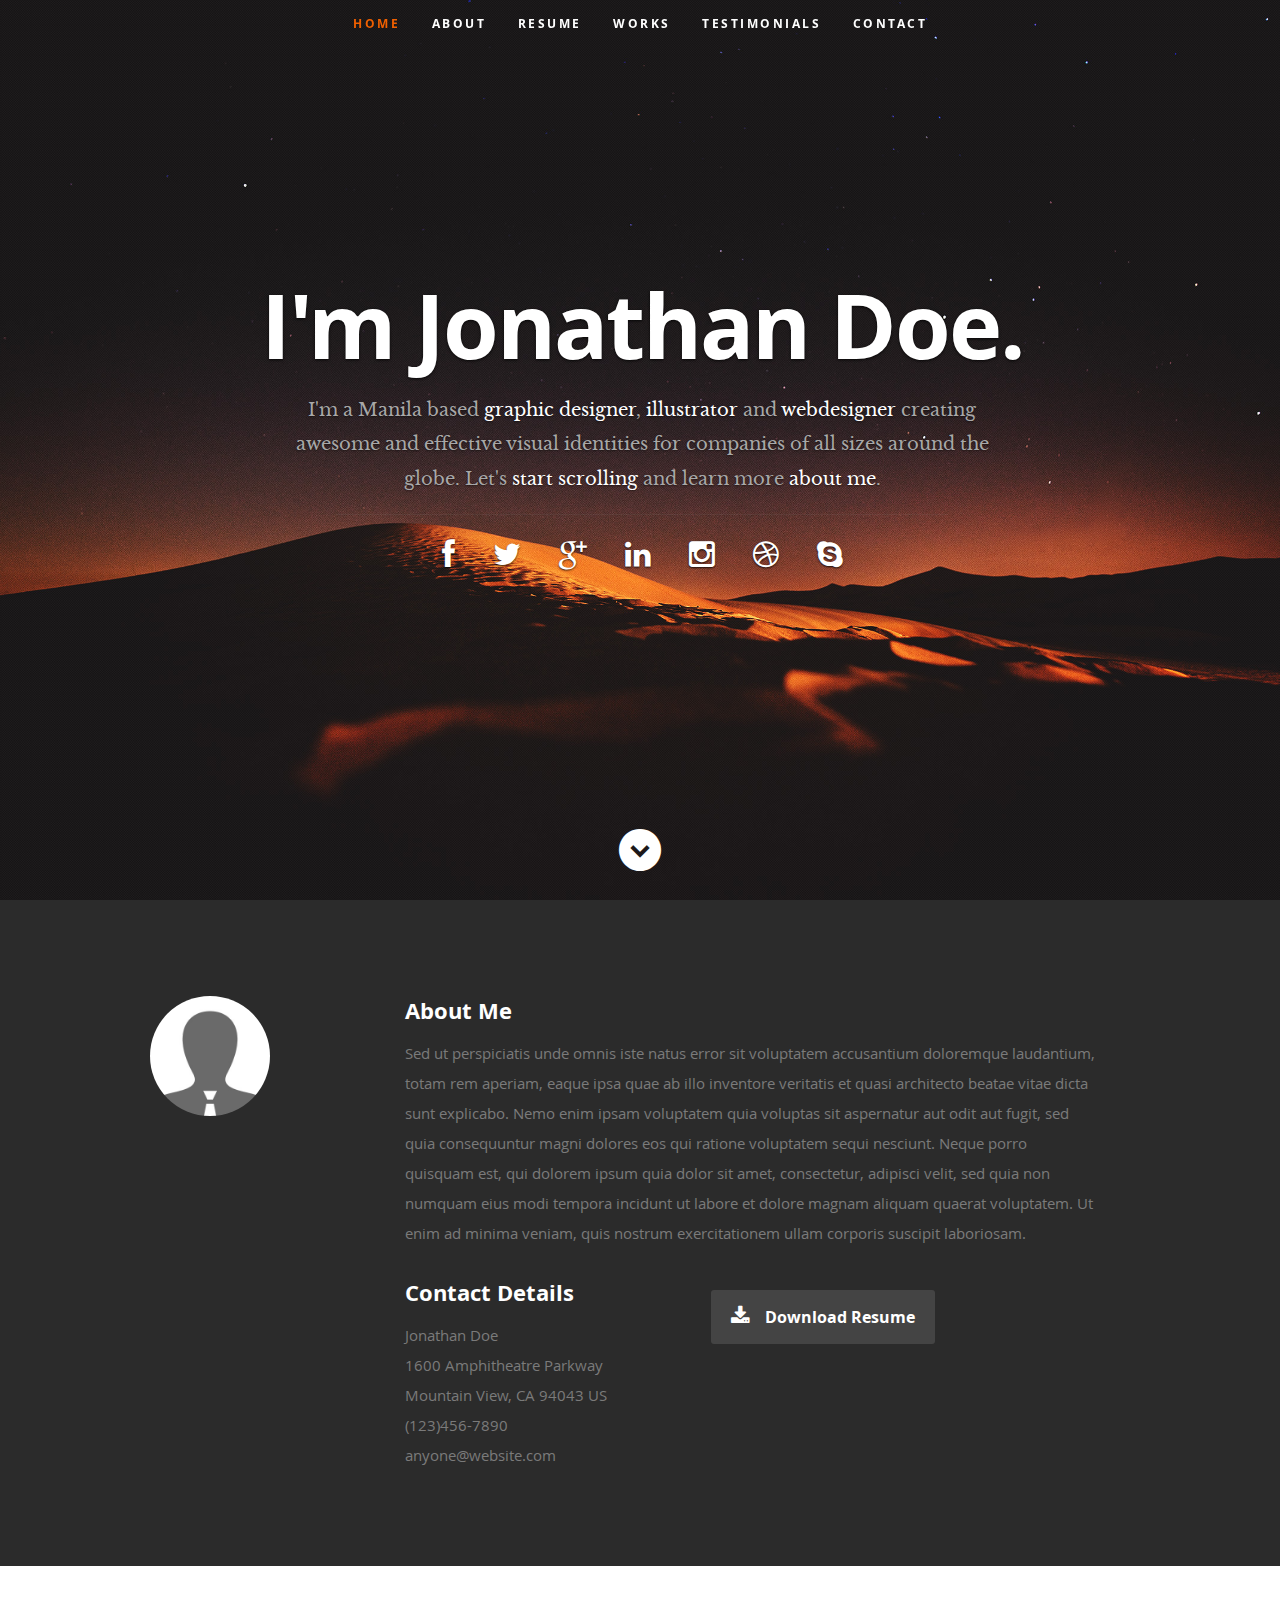
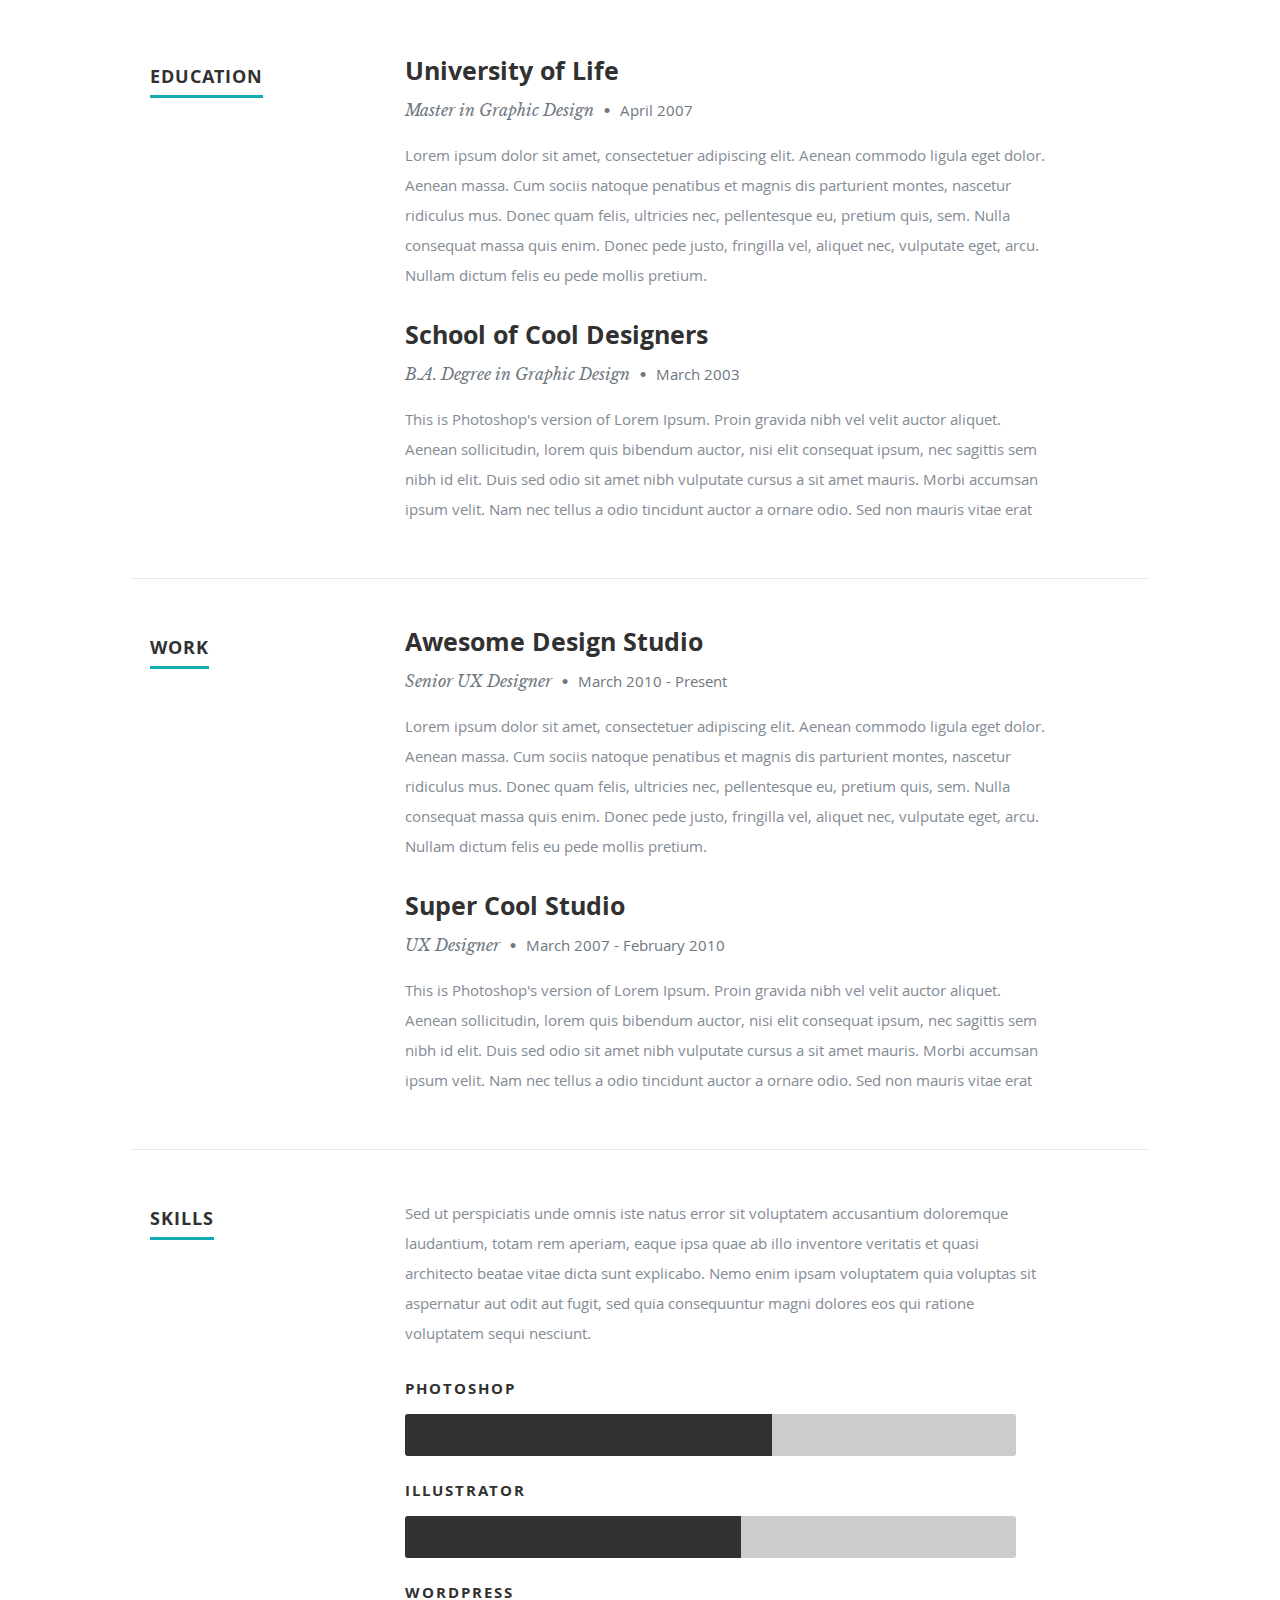
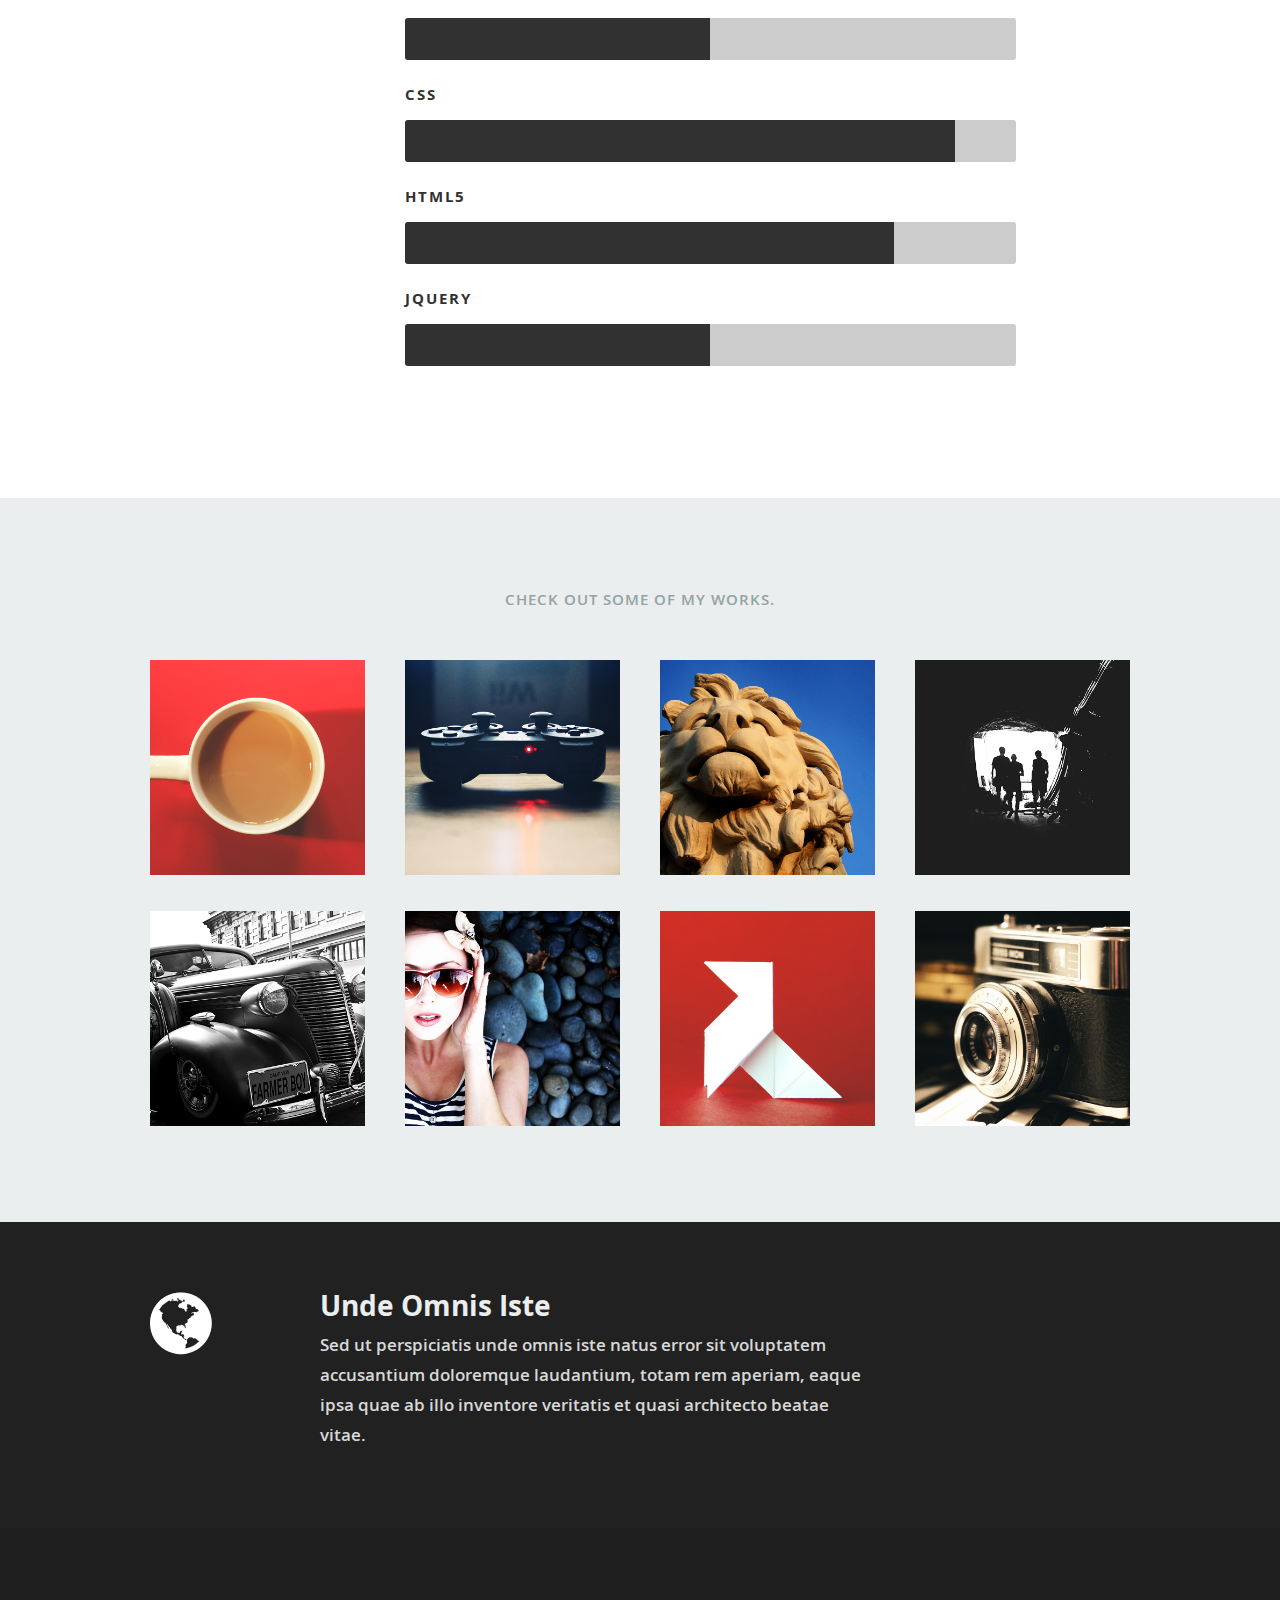
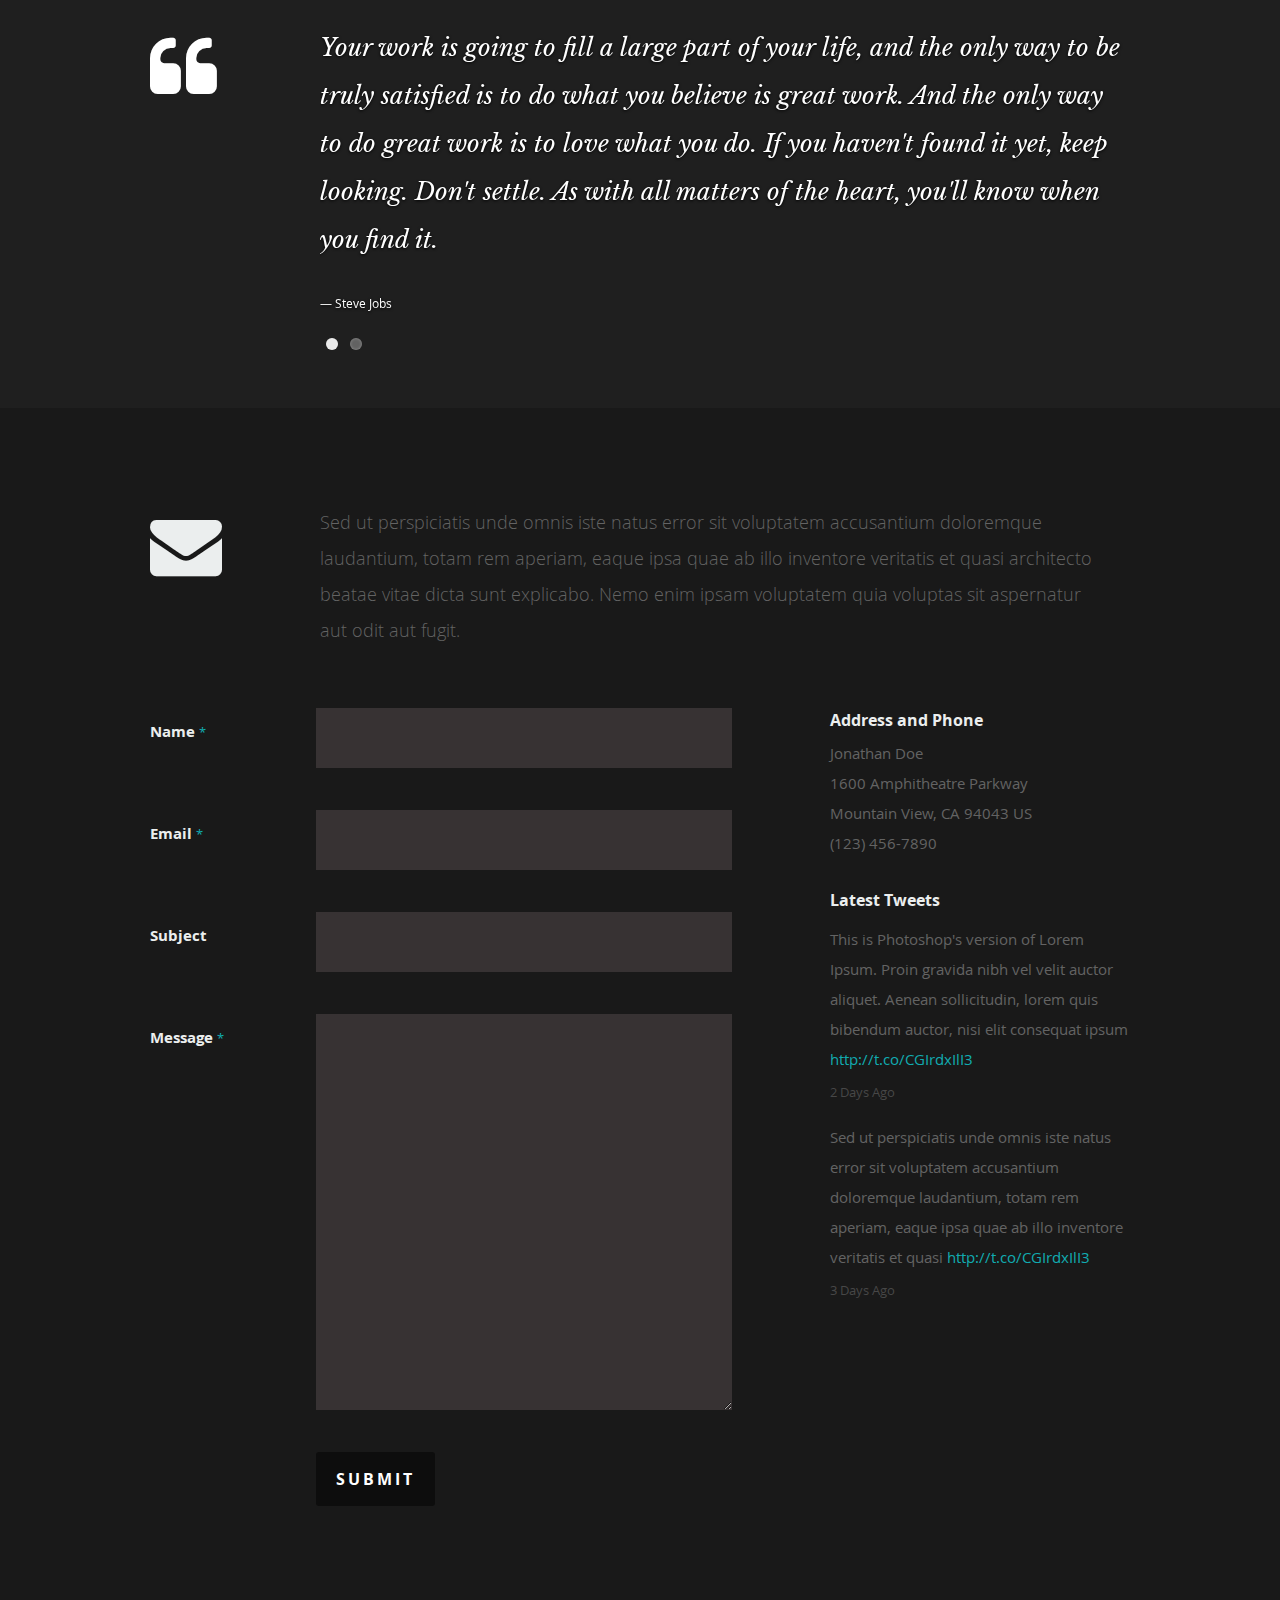
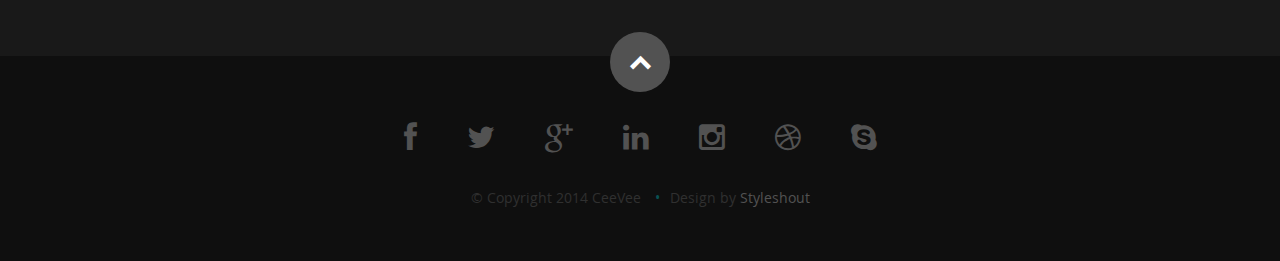
==== index.html @ 854b2ea5 "Initial Commit" ====
<!DOCTYPE html>
<!--[if lt IE 8 ]><html class="no-js ie ie7" lang="en"> <![endif]-->
<!--[if IE 8 ]><html class="no-js ie ie8" lang="en"> <![endif]-->
<!--[if (gte IE 8)|!(IE)]><!--><html class="no-js" lang="en"> <!--<![endif]-->
<head>

   <!--- Basic Page Needs
   ================================================== -->
   <meta charset="utf-8">
	<title>Ceevee - Free Responsive HTML5/CSS3 Template</title>
	<meta name="description" content="">
	<meta name="author" content="">

   <!-- Mobile Specific Metas
   ================================================== -->
	<meta name="viewport" content="width=device-width, initial-scale=1, maximum-scale=1">

	<!-- CSS
    ================================================== -->
   <link rel="stylesheet" href="css/default.css">
	<link rel="stylesheet" href="css/layout.css">
   <link rel="stylesheet" href="css/media-queries.css">
   <link rel="stylesheet" href="css/magnific-popup.css">

   <!-- Script
   ================================================== -->
	<script src="js/modernizr.js"></script>

   <!-- Favicons
	================================================== -->
	<link rel="shortcut icon" href="favicon.png" >

</head>

<body>

   <!-- Header
   ================================================== -->
   <header id="home">

      <nav id="nav-wrap">

         <a class="mobile-btn" href="#nav-wrap" title="Show navigation">Show navigation</a>
	      <a class="mobile-btn" href="#" title="Hide navigation">Hide navigation</a>

         <ul id="nav" class="nav">
            <li class="current"><a class="smoothscroll" href="#home">Home</a></li>
            <li><a class="smoothscroll" href="#about">About</a></li>
	         <li><a class="smoothscroll" href="#resume">Resume</a></li>
            <li><a class="smoothscroll" href="#portfolio">Works</a></li>
            <li><a class="smoothscroll" href="#testimonials">Testimonials</a></li>
            <li><a class="smoothscroll" href="#contact">Contact</a></li>
         </ul> <!-- end #nav -->

      </nav> <!-- end #nav-wrap -->

      <div class="row banner">
         <div class="banner-text">
            <h1 class="responsive-headline">I'm Jonathan Doe.</h1>
            <h3>I'm a Manila based <span>graphic designer</span>, <span>illustrator</span> and <span>webdesigner</span> creating awesome and
            effective visual identities for companies of all sizes around the globe. Let's <a class="smoothscroll" href="#about">start scrolling</a>
            and learn more <a class="smoothscroll" href="#about">about me</a>.</h3>
            <hr />
            <ul class="social">
               <li><a href="#"><i class="fa fa-facebook"></i></a></li>
               <li><a href="#"><i class="fa fa-twitter"></i></a></li>
               <li><a href="#"><i class="fa fa-google-plus"></i></a></li>
               <li><a href="#"><i class="fa fa-linkedin"></i></a></li>
               <li><a href="#"><i class="fa fa-instagram"></i></a></li>
               <li><a href="#"><i class="fa fa-dribbble"></i></a></li>
               <li><a href="#"><i class="fa fa-skype"></i></a></li>
            </ul>
         </div>
      </div>

      <p class="scrolldown">
         <a class="smoothscroll" href="#about"><i class="icon-down-circle"></i></a>
      </p>

   </header> <!-- Header End -->


   <!-- About Section
   ================================================== -->
   <section id="about">

      <div class="row">

         <div class="three columns">

            <img class="profile-pic"  src="images/profilepic.jpg" alt="" />

         </div>

         <div class="nine columns main-col">

            <h2>About Me</h2>

            <p>Sed ut perspiciatis unde omnis iste natus error sit voluptatem accusantium doloremque laudantium, totam rem aperiam,
            eaque ipsa quae ab illo inventore veritatis et quasi architecto beatae vitae dicta sunt explicabo. Nemo enim ipsam
            voluptatem quia voluptas sit aspernatur aut odit aut fugit, sed quia consequuntur magni dolores eos qui ratione
            voluptatem sequi nesciunt. Neque porro quisquam est, qui dolorem ipsum quia dolor sit amet, consectetur, adipisci velit,
            sed quia non numquam eius modi tempora incidunt ut labore et dolore magnam aliquam quaerat voluptatem.
            Ut enim ad minima veniam, quis nostrum exercitationem ullam corporis suscipit laboriosam.
            </p>

            <div class="row">

               <div class="columns contact-details">

                  <h2>Contact Details</h2>
                  <p class="address">
						   <span>Jonathan Doe</span><br>
						   <span>1600 Amphitheatre Parkway<br>
						         Mountain View, CA 94043 US
                     </span><br>
						   <span>(123)456-7890</span><br>
                     <span>anyone@website.com</span>
					   </p>

               </div>

               <div class="columns download">
                  <p>
                     <a href="#" class="button"><i class="fa fa-download"></i>Download Resume</a>
                  </p>
               </div>

            </div> <!-- end row -->

         </div> <!-- end .main-col -->

      </div>

   </section> <!-- About Section End-->


   <!-- Resume Section
   ================================================== -->
   <section id="resume">

      <!-- Education
      ----------------------------------------------- -->
      <div class="row education">

         <div class="three columns header-col">
            <h1><span>Education</span></h1>
         </div>

         <div class="nine columns main-col">

            <div class="row item">

               <div class="twelve columns">

                  <h3>University of Life</h3>
                  <p class="info">Master in Graphic Design <span>&bull;</span> <em class="date">April 2007</em></p>

                  <p>
                  Lorem ipsum dolor sit amet, consectetuer adipiscing elit. Aenean commodo ligula eget dolor. Aenean massa.
                  Cum sociis natoque penatibus et magnis dis parturient montes, nascetur ridiculus mus. Donec quam felis,
                  ultricies nec, pellentesque eu, pretium quis, sem. Nulla consequat massa quis enim.
                  Donec pede justo, fringilla vel, aliquet nec, vulputate eget, arcu. Nullam dictum felis eu pede mollis pretium.
                  </p>

               </div>

            </div> <!-- item end -->

            <div class="row item">

               <div class="twelve columns">

                  <h3>School of Cool Designers</h3>
                  <p class="info">B.A. Degree in Graphic Design <span>&bull;</span> <em class="date">March 2003</em></p>

                  <p>
                  This is Photoshop's version  of Lorem Ipsum. Proin gravida nibh vel velit auctor aliquet.
                  Aenean sollicitudin, lorem quis bibendum auctor, nisi elit consequat ipsum, nec sagittis sem
                  nibh id elit. Duis sed odio sit amet nibh vulputate cursus a sit amet mauris. Morbi accumsan
                  ipsum velit. Nam nec tellus a odio tincidunt auctor a ornare odio. Sed non  mauris vitae erat
                  </p>

               </div>

            </div> <!-- item end -->

         </div> <!-- main-col end -->

      </div> <!-- End Education -->


      <!-- Work
      ----------------------------------------------- -->
      <div class="row work">

         <div class="three columns header-col">
            <h1><span>Work</span></h1>
         </div>

         <div class="nine columns main-col">

            <div class="row item">

               <div class="twelve columns">

                  <h3>Awesome Design Studio</h3>
                  <p class="info">Senior UX Designer <span>&bull;</span> <em class="date">March 2010 - Present</em></p>

                  <p>
                  Lorem ipsum dolor sit amet, consectetuer adipiscing elit. Aenean commodo ligula eget dolor. Aenean massa.
                  Cum sociis natoque penatibus et magnis dis parturient montes, nascetur ridiculus mus. Donec quam felis,
                  ultricies nec, pellentesque eu, pretium quis, sem. Nulla consequat massa quis enim.
                  Donec pede justo, fringilla vel, aliquet nec, vulputate eget, arcu. Nullam dictum felis eu pede mollis pretium.
                  </p>

               </div>

            </div> <!-- item end -->

            <div class="row item">

               <div class="twelve columns">

                  <h3>Super Cool Studio</h3>
                  <p class="info">UX Designer <span>&bull;</span> <em class="date">March 2007 - February 2010</em></p>

                  <p>
                  This is Photoshop's version  of Lorem Ipsum. Proin gravida nibh vel velit auctor aliquet.
                  Aenean sollicitudin, lorem quis bibendum auctor, nisi elit consequat ipsum, nec sagittis sem
                  nibh id elit. Duis sed odio sit amet nibh vulputate cursus a sit amet mauris. Morbi accumsan
                  ipsum velit. Nam nec tellus a odio tincidunt auctor a ornare odio. Sed non  mauris vitae erat
                  </p>

               </div>

            </div> <!-- item end -->

         </div> <!-- main-col end -->

      </div> <!-- End Work -->


      <!-- Skills
      ----------------------------------------------- -->
      <div class="row skill">

         <div class="three columns header-col">
            <h1><span>Skills</span></h1>
         </div>

         <div class="nine columns main-col">

            <p>Sed ut perspiciatis unde omnis iste natus error sit voluptatem accusantium doloremque laudantium, totam rem aperiam,
            eaque ipsa quae ab illo inventore veritatis et quasi architecto beatae vitae dicta sunt explicabo. Nemo enim ipsam
            voluptatem quia voluptas sit aspernatur aut odit aut fugit, sed quia consequuntur magni dolores eos qui ratione
            voluptatem sequi nesciunt.
            </p>

				<div class="bars">

				   <ul class="skills">
					   <li><span class="bar-expand photoshop"></span><em>Photoshop</em></li>
                  <li><span class="bar-expand illustrator"></span><em>Illustrator</em></li>
						<li><span class="bar-expand wordpress"></span><em>Wordpress</em></li>
						<li><span class="bar-expand css"></span><em>CSS</em></li>
						<li><span class="bar-expand html5"></span><em>HTML5</em></li>
                  <li><span class="bar-expand jquery"></span><em>jQuery</em></li>
					</ul>

				</div><!-- end skill-bars -->

			</div> <!-- main-col end -->

      </div> <!-- End skills -->

   </section> <!-- Resume Section End-->


   <!-- Portfolio Section
   ================================================== -->
   <section id="portfolio">

      <div class="row">

         <div class="twelve columns collapsed">

            <h1>Check Out Some of My Works.</h1>

            <!-- portfolio-wrapper -->
            <div id="portfolio-wrapper" class="bgrid-quarters s-bgrid-thirds cf">

          	   <div class="columns portfolio-item">
                  <div class="item-wrap">

                     <a href="#modal-01" title="">
                        <img alt="" src="images/portfolio/coffee.jpg">
                        <div class="overlay">
                           <div class="portfolio-item-meta">
          					      <h5>Coffee</h5>
                              <p>Illustrration</p>
          					   </div>
                        </div>
                        <div class="link-icon"><i class="icon-plus"></i></div>
                     </a>

                  </div>
          		</div> <!-- item end -->

               <div class="columns portfolio-item">
                  <div class="item-wrap">

                     <a href="#modal-02" title="">
                        <img alt="" src="images/portfolio/console.jpg">
                        <div class="overlay">
                           <div class="portfolio-item-meta">
          					      <h5>Console</h5>
                              <p>Web Development</p>
          					   </div>
                        </div>
                        <div class="link-icon"><i class="icon-plus"></i></div>
                     </a>

                  </div>
          		</div> <!-- item end -->

               <div class="columns portfolio-item">
                  <div class="item-wrap">

                     <a href="#modal-03" title="">
                        <img alt="" src="images/portfolio/judah.jpg">
                        <div class="overlay">
                           <div class="portfolio-item-meta">
          					      <h5>Judah</h5>
                              <p>Webdesign</p>
          					   </div>
                        </div>
                        <div class="link-icon"><i class="icon-plus"></i></div>
                     </a>

                  </div>
          		</div> <!-- item end -->

               <div class="columns portfolio-item">
                  <div class="item-wrap">

                     <a href="#modal-04" title="">
                        <img alt="" src="images/portfolio/into-the-light.jpg">
                        <div class="overlay">
                           <div class="portfolio-item-meta">
          					      <h5>Into The Light</h5>
                              <p>Photography</p>
          					   </div>
                        </div>
                        <div class="link-icon"><i class="icon-plus"></i></div>
                     </a>

                  </div>
          		</div> <!-- item end -->

               <div class="columns portfolio-item">
                  <div class="item-wrap">

                     <a href="#modal-05" title="">
                        <img alt="" src="images/portfolio/farmerboy.jpg">
                        <div class="overlay">
                           <div class="portfolio-item-meta">
          					      <h5>Farmer Boy</h5>
                              <p>Branding</p>
          					   </div>
                        </div>
                        <div class="link-icon"><i class="icon-plus"></i></div>
                     </a>

                  </div>
          		</div> <!-- item end -->

               <div class="columns portfolio-item">
                  <div class="item-wrap">

                     <a href="#modal-06" title="">
                        <img alt="" src="images/portfolio/girl.jpg">
                        <div class="overlay">
                           <div class="portfolio-item-meta">
          					      <h5>Girl</h5>
                              <p>Photography</p>
          					   </div>
                        </div>
                        <div class="link-icon"><i class="icon-plus"></i></div>
                     </a>

                  </div>
          		</div> <!-- item end -->

               <div class="columns portfolio-item">
                  <div class="item-wrap">

                     <a href="#modal-07" title="">
                        <img alt="" src="images/portfolio/origami.jpg">
                        <div class="overlay">
                           <div class="portfolio-item-meta">
          					      <h5>Origami</h5>
                              <p>Illustrration</p>
          					   </div>
                        </div>
                        <div class="link-icon"><i class="icon-plus"></i></div>
                     </a>

                  </div>
          		</div> <!-- item end -->

               <div class="columns portfolio-item">
                  <div class="item-wrap">

                     <a href="#modal-08" title="">
                        <img alt="" src="images/portfolio/retrocam.jpg">
                        <div class="overlay">
                           <div class="portfolio-item-meta">
          					      <h5>Retrocam</h5>
                              <p>Web Development</p>
          					   </div>
                        </div>
                        <div class="link-icon"><i class="icon-plus"></i></div>
                     </a>

                  </div>
          		</div>  <!-- item end -->

            </div> <!-- portfolio-wrapper end -->

         </div> <!-- twelve columns end -->


         <!-- Modal Popup
	      --------------------------------------------------------------- -->

         <div id="modal-01" class="popup-modal mfp-hide">

		      <img class="scale-with-grid" src="images/portfolio/modals/m-coffee.jpg" alt="" />

		      <div class="description-box">
			      <h4>Coffee Cup</h4>
			      <p>Proin gravida nibh vel velit auctor aliquet. Aenean sollicitudin, lorem quis bibendum auctor, nisi elit consequat ipsum, nec sagittis sem nibh id elit.</p>
               <span class="categories"><i class="fa fa-tag"></i>Branding, Webdesign</span>
		      </div>

            <div class="link-box">
               <a href="http://www.behance.net" target="_blank">Details</a>
		         <a class="popup-modal-dismiss">Close</a>
            </div>

	      </div><!-- modal-01 End -->

         <div id="modal-02" class="popup-modal mfp-hide">

		      <img class="scale-with-grid" src="images/portfolio/modals/m-console.jpg" alt="" />

		      <div class="description-box">
			      <h4>Console</h4>
			      <p>Proin gravida nibh vel velit auctor aliquet. Aenean sollicitudin, lorem quis bibendum auctor, nisi elit consequat ipsum, nec sagittis sem nibh id elit.</p>
               <span class="categories"><i class="fa fa-tag"></i>Branding, Web Development</span>
		      </div>

            <div class="link-box">
               <a href="http://www.behance.net" target="_blank">Details</a>
		         <a class="popup-modal-dismiss">Close</a>
            </div>

	      </div><!-- modal-02 End -->

         <div id="modal-03" class="popup-modal mfp-hide">

		      <img class="scale-with-grid" src="images/portfolio/modals/m-judah.jpg" alt="" />

		      <div class="description-box">
			      <h4>Judah</h4>
			      <p>Proin gravida nibh vel velit auctor aliquet. Aenean sollicitudin, lorem quis bibendum auctor, nisi elit consequat ipsum, nec sagittis sem nibh id elit.</p>
               <span class="categories"><i class="fa fa-tag"></i>Branding</span>
		      </div>

            <div class="link-box">
               <a href="http://www.behance.net" target="_blank">Details</a>
		         <a class="popup-modal-dismiss">Close</a>
            </div>

	      </div><!-- modal-03 End -->

         <div id="modal-04" class="popup-modal mfp-hide">

		      <img class="scale-with-grid" src="images/portfolio/modals/m-intothelight.jpg" alt="" />

		      <div class="description-box">
			      <h4>Into the Light</h4>
			      <p>Proin gravida nibh vel velit auctor aliquet. Aenean sollicitudin, lorem quis bibendum auctor, nisi elit consequat ipsum, nec sagittis sem nibh id elit.</p>
               <span class="categories"><i class="fa fa-tag"></i>Photography</span>
		      </div>

            <div class="link-box">
               <a href="http://www.behance.net" target="_blank">Details</a>
		         <a class="popup-modal-dismiss">Close</a>
            </div>

	      </div><!-- modal-04 End -->

         <div id="modal-05" class="popup-modal mfp-hide">

		      <img class="scale-with-grid" src="images/portfolio/modals/m-farmerboy.jpg" alt="" />

		      <div class="description-box">
			      <h4>Farmer Boy</h4>
			      <p>Proin gravida nibh vel velit auctor aliquet. Aenean sollicitudin, lorem quis bibendum auctor, nisi elit consequat ipsum, nec sagittis sem nibh id elit.</p>
               <span class="categories"><i class="fa fa-tag"></i>Branding, Webdesign</span>
		      </div>

            <div class="link-box">
               <a href="http://www.behance.net" target="_blank">Details</a>
		         <a class="popup-modal-dismiss">Close</a>
            </div>

	      </div><!-- modal-05 End -->

         <div id="modal-06" class="popup-modal mfp-hide">

		      <img class="scale-with-grid" src="images/portfolio/modals/m-girl.jpg" alt="" />

		      <div class="description-box">
			      <h4>Girl</h4>
			      <p>Proin gravida nibh vel velit auctor aliquet. Aenean sollicitudin, lorem quis bibendum auctor, nisi elit consequat ipsum, nec sagittis sem nibh id elit.</p>
               <span class="categories"><i class="fa fa-tag"></i>Photography</span>
		      </div>

            <div class="link-box">
               <a href="http://www.behance.net" target="_blank">Details</a>
		         <a class="popup-modal-dismiss">Close</a>
            </div>

	      </div><!-- modal-06 End -->

         <div id="modal-07" class="popup-modal mfp-hide">

		      <img class="scale-with-grid" src="images/portfolio/modals/m-origami.jpg" alt="" />

		      <div class="description-box">
			      <h4>Origami</h4>
			      <p>Proin gravida nibh vel velit auctor aliquet. Aenean sollicitudin, lorem quis bibendum auctor, nisi elit consequat ipsum, nec sagittis sem nibh id elit.</p>
               <span class="categories"><i class="fa fa-tag"></i>Branding, Illustration</span>
		      </div>

            <div class="link-box">
               <a href="http://www.behance.net" target="_blank">Details</a>
		         <a class="popup-modal-dismiss">Close</a>
            </div>

	      </div><!-- modal-07 End -->

         <div id="modal-08" class="popup-modal mfp-hide">

		      <img class="scale-with-grid" src="images/portfolio/modals/m-retrocam.jpg" alt="" />

		      <div class="description-box">
			      <h4>Retrocam</h4>
			      <p>Proin gravida nibh vel velit auctor aliquet. Aenean sollicitudin, lorem quis bibendum auctor, nisi elit consequat ipsum, nec sagittis sem nibh id elit.</p>
               <span class="categories"><i class="fa fa-tag"></i>Webdesign, Photography</span>
		      </div>

            <div class="link-box">
               <a href="http://www.behance.net" target="_blank">Details</a>
		         <a class="popup-modal-dismiss">Close</a>
            </div>

	      </div><!-- modal-01 End -->


      </div> <!-- row End -->

   </section> <!-- Portfolio Section End-->


   <!-- Call-To-Action Section
   ================================================== -->
   <section id="call-to-action">

      <div class="row">

         <div class="two columns header-col">

            <h1><span>Get Hosting.</span></h1>

         </div>

         <div class="seven columns">

            <h2><span class="lead">Unde Omnis Iste</span></h2>
            <p><span class="lead">Sed ut perspiciatis unde omnis iste natus error sit voluptatem accusantium doloremque laudantium, totam rem aperiam,
            eaque ipsa quae ab illo inventore veritatis et quasi architecto beatae vitae. </span></p>

         </div>

         <div class="three columns action">



         </div>

      </div>

   </section> <!-- Call-To-Action Section End-->


   <!-- Testimonials Section
   ================================================== -->
   <section id="testimonials">

      <div class="text-container">

         <div class="row">

            <div class="two columns header-col">

               <h1><span>Client Testimonials</span></h1>

            </div>

            <div class="ten columns flex-container">

               <div class="flexslider">

                  <ul class="slides">

                     <li>
                        <blockquote>
                           <p>Your work is going to fill a large part of your life, and the only way to be truly satisfied is
                           to do what you believe is great work. And the only way to do great work is to love what you do.
                           If you haven't found it yet, keep looking. Don't settle. As with all matters of the heart, you'll know when you find it.
                           </p>
                           <cite>Steve Jobs</cite>
                        </blockquote>
                     </li> <!-- slide ends -->

                     <li>
                        <blockquote>
                           <p>This is Photoshop's version  of Lorem Ipsum. Proin gravida nibh vel velit auctor aliquet.
                           Aenean sollicitudin, lorem quis bibendum auctor, nisi elit consequat ipsum, nec sagittis sem
                           nibh id elit. Duis sed odio sit amet nibh vulputate cursus a sit amet mauris.
                           </p>
                           <cite>Mr. Adobe</cite>
                        </blockquote>
                     </li> <!-- slide ends -->

                  </ul>

               </div> <!-- div.flexslider ends -->

            </div> <!-- div.flex-container ends -->

         </div> <!-- row ends -->

       </div>  <!-- text-container ends -->

   </section> <!-- Testimonials Section End-->


   <!-- Contact Section
   ================================================== -->
   <section id="contact">

         <div class="row section-head">

            <div class="two columns header-col">

               <h1><span>Get In Touch.</span></h1>

            </div>

            <div class="ten columns">

                  <p class="lead">Sed ut perspiciatis unde omnis iste natus error sit voluptatem accusantium doloremque laudantium, totam rem aperiam,
                  eaque ipsa quae ab illo inventore veritatis et quasi architecto beatae vitae dicta sunt explicabo. Nemo enim ipsam
                  voluptatem quia voluptas sit aspernatur aut odit aut fugit.
                  </p>

            </div>

         </div>

         <div class="row">

            <div class="eight columns">

               <!-- form -->
               <form action="" method="post" id="contactForm" name="contactForm">
					<fieldset>

                  <div>
						   <label for="contactName">Name <span class="required">*</span></label>
						   <input type="text" value="" size="35" id="contactName" name="contactName">
                  </div>

                  <div>
						   <label for="contactEmail">Email <span class="required">*</span></label>
						   <input type="text" value="" size="35" id="contactEmail" name="contactEmail">
                  </div>

                  <div>
						   <label for="contactSubject">Subject</label>
						   <input type="text" value="" size="35" id="contactSubject" name="contactSubject">
                  </div>

                  <div>
                     <label for="contactMessage">Message <span class="required">*</span></label>
                     <textarea cols="50" rows="15" id="contactMessage" name="contactMessage"></textarea>
                  </div>

                  <div>
                     <button class="submit">Submit</button>
                     <span id="image-loader">
                        <img alt="" src="images/loader.gif">
                     </span>
                  </div>

					</fieldset>
				   </form> <!-- Form End -->

               <!-- contact-warning -->
               <div id="message-warning"> Error boy</div>
               <!-- contact-success -->
				   <div id="message-success">
                  <i class="fa fa-check"></i>Your message was sent, thank you!<br>
				   </div>

            </div>


            <aside class="four columns footer-widgets">

               <div class="widget widget_contact">

					   <h4>Address and Phone</h4>
					   <p class="address">
						   Jonathan Doe<br>
						   1600 Amphitheatre Parkway <br>
						   Mountain View, CA 94043 US<br>
						   <span>(123) 456-7890</span>
					   </p>

				   </div>

               <div class="widget widget_tweets">

                  <h4 class="widget-title">Latest Tweets</h4>

                  <ul id="twitter">
                     <li>
                        <span>
                        This is Photoshop's version  of Lorem Ipsum. Proin gravida nibh vel velit auctor aliquet.
                        Aenean sollicitudin, lorem quis bibendum auctor, nisi elit consequat ipsum
                        <a href="#">http://t.co/CGIrdxIlI3</a>
                        </span>
                        <b><a href="#">2 Days Ago</a></b>
                     </li>
                     <li>
                        <span>
                        Sed ut perspiciatis unde omnis iste natus error sit voluptatem accusantium doloremque laudantium, totam rem aperiam,
                        eaque ipsa quae ab illo inventore veritatis et quasi
                        <a href="#">http://t.co/CGIrdxIlI3</a>
                        </span>
                        <b><a href="#">3 Days Ago</a></b>
                     </li>
                  </ul>

		         </div>

            </aside>

      </div>

   </section> <!-- Contact Section End-->


   <!-- footer
   ================================================== -->
   <footer>

      <div class="row">

         <div class="twelve columns">

            <ul class="social-links">
               <li><a href="#"><i class="fa fa-facebook"></i></a></li>
               <li><a href="#"><i class="fa fa-twitter"></i></a></li>
               <li><a href="#"><i class="fa fa-google-plus"></i></a></li>
               <li><a href="#"><i class="fa fa-linkedin"></i></a></li>
               <li><a href="#"><i class="fa fa-instagram"></i></a></li>
               <li><a href="#"><i class="fa fa-dribbble"></i></a></li>
               <li><a href="#"><i class="fa fa-skype"></i></a></li>
            </ul>

            <ul class="copyright">
               <li>&copy; Copyright 2014 CeeVee</li>
               <li>Design by <a href="http://www.styleshout.com/" title="Styleshout" target="_blank">Styleshout</a></li>   
            </ul>

         </div>

         <div id="go-top"><a class="smoothscroll" title="Back to Top" href="#home"><i class="icon-up-open"></i></a></div>

      </div>

   </footer> <!-- Footer End-->

   <!-- Java Script
   ================================================== -->
   <script src="http://ajax.googleapis.com/ajax/libs/jquery/1.10.2/jquery.min.js"></script>
   <script>window.jQuery || document.write('<script src="js/jquery-1.10.2.min.js"><\/script>')</script>
   <script type="text/javascript" src="js/jquery-migrate-1.2.1.min.js"></script>

   <script src="js/jquery.flexslider.js"></script>
   <script src="js/waypoints.js"></script>
   <script src="js/jquery.fittext.js"></script>
   <script src="js/magnific-popup.js"></script>
   <script src="js/init.js"></script>

</body>

</html>
---- css/default.css ----
/*
=====================================================================
*   Ceevee v1.0 Default Stylesheet
*   url: styleshout.com
*   03-17-2014
=====================================================================

TOC:
a. Webfonts and Icon fonts
b. Reset
c. Default Styles
   1. Basic
   2. Typography
   3. Links
   4. Images
   5. Buttons
   6. Forms
d. Grid
e. Others
   1. Clearing
   2. Misc

=====================================================================  */

/* ------------------------------------------------------------------ */
/* a. Webfonts and Icon fonts
 ------------------------------------------------------------------ */

@import url("fonts.css");
@import url("fontello/css/fontello.css");
@import url("font-awesome/css/font-awesome.min.css");

/* ------------------------------------------------------------------
/* b. Reset
      Adapted from:
      Normalize.css - https://github.com/necolas/normalize.css/
      HTML5 Doctor Reset - html5doctor.com/html-5-reset-stylesheet/
/* ------------------------------------------------------------------ */

html, body, div, span, object, iframe,
h1, h2, h3, h4, h5, h6, p, blockquote, pre,
abbr, address, cite, code,
del, dfn, em, img, ins, kbd, q, samp,
small, strong, sub, sup, var,
b, i,
dl, dt, dd, ol, ul, li,
fieldset, form, label, legend,
table, caption, tbody, tfoot, thead, tr, th, td,
article, aside, canvas, details, figcaption, figure,
footer, header, hgroup, menu, nav, section, summary,
time, mark, audio, video {
   margin: 0;
   padding: 0;
   border: 0;
   outline: 0;
   font-size: 100%;
   vertical-align: baseline;
   background: transparent;
}

article,aside,details,figcaption,figure,
footer,header,hgroup,menu,nav,section {
   display: block;
}

audio,
canvas,
video {
   display: inline-block;
}

audio:not([controls]) {
   display: none;
   height: 0;
}

[hidden] { display: none; }

code, kbd, pre, samp {
   font-family: monospace, serif;
   font-size: 1em;
}

pre {
   white-space: pre;
   white-space: pre-wrap;
   word-wrap: break-word;
}

blockquote, q { quotes: &#8220 &#8220; }

blockquote:before, blockquote:after,
q:before, q:after {
   content: '';
   content: none;
}

ins {
   background-color: #ff9;
   color: #000;
   text-decoration: none;
}

mark {
   background-color: #A7F4F6;
   color: #555;
}

del { text-decoration: line-through; }

abbr[title], dfn[title] {
   border-bottom: 1px dotted;
   cursor: help;
}

table {
   border-collapse: collapse;
   border-spacing: 0;
}


/* ------------------------------------------------------------------ */
/* c. Default and Basic Styles
      Adapted from:
      Skeleton CSS Framework - http://www.getskeleton.com/
      Typeplate Typographic Starter Kit - http://typeplate.com/
/* ------------------------------------------------------------------ */

/*  1. Basic  ------------------------------------------------------- */

*,
*:before,
*:after {
   -moz-box-sizing: border-box;
   -webkit-box-sizing: border-box;
   box-sizing: border-box;
}

html {
   font-size: 62.5%;
   -webkit-font-smoothing: antialiased;
}

body {
   background: #fff;
   font-family: 'opensans-regular', sans-serif;
   font-weight: normal;
   font-size: 15px;
   line-height: 30px;
	color: #838C95;

   -webkit-font-smoothing: antialiased; /* Fix for webkit rendering */
	-webkit-text-size-adjust: 100%;
}

/*  2. Typography
       Vertical rhythm with leading derived from 6
--------------------------------------------------------------------- */

h1, h2, h3, h4, h5, h6 {
   color: #313131;
	font-family: 'opensans-bold', sans-serif;
   font-weight: normal;
}
h1 a, h2 a, h3 a, h4 a, h5 a, h6 a { font-weight: inherit; }
h1 { font-size: 38px; line-height: 42px; margin-bottom: 12px; letter-spacing: -1px; }
h2 { font-size: 28px; line-height: 36px; margin-bottom: 6px; }
h3 { font-size: 22px; line-height: 30px; margin-bottom: 12px; }
h4 { font-size: 20px; line-height: 30px; margin-bottom: 6px; }
h5 { font-size: 18px; line-height: 30px; }
h6 { font-size: 14px; line-height: 30px; }
.subheader { }

p { margin: 0 0 30px 0; }
p img { margin: 0; }
p.lead {
   font: 19px/36px 'opensans-light', sans-serif;
   margin-bottom: 18px;
}

/* for 'em' and 'strong' tags, font-size and line-height should be same with
the body tag due to rendering problems in some browsers */
em { font: 15px/30px 'opensans-italic', sans-serif; }
strong, b { font: 15px/30px 'opensans-bold', sans-serif; }
small { font-size: 11px; line-height: inherit; }

/*	Blockquotes */
blockquote {
   margin: 30px 0px;
   padding-left: 40px;
   position: relative;
}
blockquote:before {
   content: "\201C";
   opacity: 0.45;
   font-size: 80px;
   line-height: 0px;
   margin: 0;
   font-family: arial, sans-serif;

   position: absolute;
   top:  30px;
	left: 0;
}
blockquote p {
   font-family: 'librebaskerville-italic', serif;
   padding: 0;
   font-size: 18px;
   line-height: 36px;
}
blockquote cite {
   display: block;
   font-size: 12px;
   font-style: normal;
   line-height: 18px;
}
blockquote cite:before { content: "\2014 \0020"; }
blockquote cite a,
blockquote cite a:visited { color: #8B9798; border: none }

/* ---------------------------------------------------------------------
/*  Pull Quotes Markup
/*
    <aside class="pull-quote">
		<blockquote>
			<p></p>
		</blockquote>
	 </aside>
/*
/* --------------------------------------------------------------------- */
.pull-quote {
   position: relative;
	padding: 18px 30px 18px 0px;
}
.pull-quote:before,
.pull-quote:after {
	height: 1em;
	opacity: 0.45;
	position: absolute;
	font-size: 80px;
   font-family: Arial, Sans-Serif;
}
.pull-quote:before {
	content: "\201C";
	top:  33px;
	left: 0;
}
.pull-quote:after {
	content: '\201D';
	bottom: -33px;
	right: 0;
}
.pull-quote blockquote {
   margin: 0;
}
.pull-quote blockquote:before {
   content: none;
}

/* Abbreviations */
abbr {
   font-family: 'opensans-bold', sans-serif;
	font-variant: small-caps;
	text-transform: lowercase;
   letter-spacing: .5px;
	color: gray;
}
abbr:hover { cursor: help; }

/* drop cap */
.drop-cap:first-letter {
	float: left;
	margin: 0;
	padding: 14px 6px 0 0;
	font-size: 84px;
	font-family: /* Copperplate */ 'opensans-bold', sans-serif;
   line-height: 60px;
	text-indent: 0;
	background: transparent;
	color: inherit;
}

hr { border: solid #E3E3E3; border-width: 1px 0 0; clear: both; margin: 11px 0 30px; height: 0; }


/*  3. Links  ------------------------------------------------------- */

a, a:visited {
   text-decoration: none;
   outline: 0;
   color: #11ABB0;

   -webkit-transition: color .3s ease-in-out;
   -moz-transition: color .3s ease-in-out;
   -o-transition: color .3s ease-in-out;
   transition: color .3s ease-in-out;
}
a:hover, a:focus { color: #313131; }
p a, p a:visited { line-height: inherit; }


/*  4. List  --------------------------------------------------------- */

ul, ol { margin-bottom: 24px; margin-top: 12px; }
ul { list-style: none outside; }
ol { list-style: decimal; }
ol, ul.square, ul.circle, ul.disc { margin-left: 30px; }
ul.square { list-style: square outside; }
ul.circle { list-style: circle outside; }
ul.disc { list-style: disc outside; }
ul ul, ul ol,
ol ol, ol ul { margin: 6px 0 6px 30px; }
ul ul li, ul ol li,
ol ol li, ol ul li { margin-bottom: 6px; }
li { line-height: 18px; margin-bottom: 12px; }
ul.large li { }
li p { }

/* ---------------------------------------------------------------------
/*  Stats Tab Markup

    <ul class="stats-tabs">
		<li><a href="#">[value]<b>[name]</b></a></li>
	 </ul>

    Extend this object into your markup.
/*
/* --------------------------------------------------------------------- */
.stats-tabs {
   padding: 0;
   margin: 24px 0;
}
.stats-tabs li {
	display: inline-block;
	margin: 0 10px 18px 0;
	padding: 0 10px 0 0;
	border-right: 1px solid #ccc;
}
.stats-tabs li:last-child {
	margin: 0;
	padding: 0;
	border: none;
}
.stats-tabs li a {
	display: inline-block;
	font-size: 22px;
	font-family: 'opensans-bold', sans-serif;
   border: none;
   color: #313131;
}
.stats-tabs li a:hover {
   color:#11ABB0;
}
.stats-tabs li a b {
	display: block;
	margin: 6px 0 0 0;
	font-size: 13px;
	font-family: 'opensans-regular', sans-serif;
   color: #8B9798;
}

/* definition list */
dl { margin: 12px 0; }
dt { margin: 0; color:#11ABB0; }
dd { margin: 0 0 0 20px; }

/* Lining Definition Style Markup */
.lining dt,
.lining dd {
	display: inline;
	margin: 0;
}
.lining dt + dt:before,
.lining dd + dt:before {
	content: "\A";
	white-space: pre;
}
.lining dd + dd:before {
	content: ", ";
}
.lining dd:before {
	content: ": ";
	margin-left: -0.2em;
}

/* Dictionary Definition Style Markup */
.dictionary-style dt {
	display: inline;
	counter-reset: definitions;
}
.dictionary-style dt + dt:before {
	content: ", ";
	margin-left: -0.2em;
}
.dictionary-style dd {
	display: block;
	counter-increment: definitions;
}
.dictionary-style dd:before {
	content: counter(definitions, decimal) ". ";
}

/* Pagination */
.pagination {
   margin: 36px auto;
   text-align: center;
}
.pagination ul li {
   display: inline-block;
   margin: 0;
   padding: 0;
}
.pagination .page-numbers {
   font: 15px/18px 'opensans-bold', sans-serif;
   display: inline-block;
   padding: 6px 10px;
   margin-right: 3px;
   margin-bottom: 6px;
	color: #6E757C;
	background-color: #E6E8EB;

	-webkit-transition: all 200ms ease-in-out;
	-moz-transition: all 200ms ease-in-out;
	-o-transition: all 200ms ease-in-out;
	-ms-transition: all 200ms ease-in-out;
	transition: all 200ms ease-in-out;

   -moz-border-radius: 3px;
   -webkit-border-radius: 3px;
   -khtml-border-radius: 3px;
	border-radius: 3px;
}
.pagination .page-numbers:hover {
   background: #838A91;
   color: #fff;
}
.pagination .current,
.pagination .current:hover {
   background-color: #11ABB0;
   color: #fff;
}
.pagination .inactive,
.pagination .inactive:hover {
   background-color: #E6E8EB;
	color: #A9ADB2;
}
.pagination .prev, .pagination .next {}

/*  5. Images  --------------------------------------------------------- */

img {
   max-width: 100%;
   height: auto;
}
img.pull-right { margin: 12px 0px 0px 18px; }
img.pull-left { margin: 12px 18px 0px 0px; }

/*  6. Buttons  --------------------------------------------------------- */

.button,
.button:visited,
button,
input[type="submit"],
input[type="reset"],
input[type="button"] {
   font: 16px/30px 'opensans-bold', sans-serif;
   background: #11ABB0;
   display: inline-block;
	text-decoration: none;
   letter-spacing: 0;
   color: #fff;
	padding: 12px 20px;
	margin-bottom: 18px;
   border: none;
   cursor: pointer;
   height: auto;

   -webkit-transition: all .2s ease-in-out;
	-moz-transition: all .2s ease-in-out;
	-o-transition: all .2s ease-in-out;
	-ms-transition: all .2s ease-in-out;
	transition: all .2s ease-in-out;

   -moz-border-radius: 3px;
   -webkit-border-radius: 3px;
   -khtml-border-radius: 3px;
   border-radius: 3px;
}

.button:hover,
button:hover,
input[type="submit"]:hover,
input[type="reset"]:hover,
input[type="button"]:hover {
   background: #3d4145;
   color: #fff;
}

.button:active,
button:active,
input[type="submit"]:active,
input[type="reset"]:active,
input[type="button"]:active {
   background: #3d4145;
   color: #fff;
}

.button.full-width,
button.full-width,
input[type="submit"].full-width,
input[type="reset"].full-width,
input[type="button"].full-width {
	width: 100%;
	padding-left: 0 !important;
	padding-right: 0 !important;
	text-align: center;
}

/* Fix for odd Mozilla border & padding issues */
button::-moz-focus-inner,
input::-moz-focus-inner {
    border: 0;
    padding: 0;
}


/*  7. Forms  --------------------------------------------------------- */

form { margin-bottom: 24px; }
fieldset { margin-bottom: 24px; }

input[type="text"],
input[type="password"],
input[type="email"],
textarea,
select {
   display: block;
   padding: 18px 15px;
   margin: 0 0 24px 0;
   border: 0;
   outline: none;
   vertical-align: middle;
   min-width: 225px;
	max-width: 100%;
   font-size: 15px;
   line-height: 24px;
	color: #647373;
	background: #D3D9D9;

}

/* select { padding: 0;
   width: 220px;
   } */

input[type="text"]:focus,
input[type="password"]:focus,
input[type="email"]:focus,
textarea:focus {
   color: #B3B7BC;
	background-color: #3d4145;
}

textarea { min-height: 220px; }

label,
legend {
   font: 16px/24px 'opensans-bold', sans-serif;
	margin: 12px 0;
   color: #3d4145;
   display: block;
}
label span,
legend span {
	color: #8B9798;
   font: 14px/24px 'opensans-regular', sans-serif;
}

input[type="checkbox"],
input[type="radio"] {
    font-size: 15px;
    color: #737373;
}

input[type="checkbox"] { display: inline; }

/* ------------------------------------------------------------------ */
/* d. Grid
---------------------------------------------------------------------
   gutter = 40px.
/* ------------------------------------------------------------------ */

/* default
--------------------------------------------------------------- */
.row {
   width: 96%;
   max-width: 1020px;
   margin: 0 auto;
}
/* fixed width for IE8 */
.ie .row { width: 1000px ; }

.narrow .row { max-width: 980px; }

.row .row { width: auto; max-width: none; margin: 0 -20px; }

/* row clearing */
.row:before,
.row:after {
    content: " ";
    display: table;
}
.row:after {
    clear: both;
}

.column, .columns {
   position: relative;
   padding: 0 20px;
   min-height: 1px;
   float: left;
}
.column.centered, .columns.centered  {
    float: none;
    margin: 0 auto;
}

/* removed gutters */
.row.collapsed > .column,
.row.collapsed > .columns,
.column.collapsed, .columns.collapsed  { padding: 0; }

[class*="column"] + [class*="column"]:last-child { float: right; }
[class*="column"] + [class*="column"].end { float: right; }

/* column widths */
.row .one         { width: 8.33333%; }
.row .two         { width: 16.66667%; }
.row .three       { width: 25%; }
.row .four        { width: 33.33333%; }
.row .five        { width: 41.66667%; }
.row .six         { width: 50%; }
.row .seven       { width: 58.33333%; }
.row .eight       { width: 66.66667%; }
.row .nine        { width: 75%; }
.row .ten         { width: 83.33333%; }
.row .eleven      { width: 91.66667%; }
.row .twelve      { width: 100%; }

/* Offsets */
.row .offset-1    { margin-left: 8.33333%; }
.row .offset-2    { margin-left: 16.66667%; }
.row .offset-3    { margin-left: 25%; }
.row .offset-4    { margin-left: 33.33333%; }
.row .offset-5    { margin-left: 41.66667%; }
.row .offset-6    { margin-left: 50%; }
.row .offset-7    { margin-left: 58.33333%; }
.row .offset-8    { margin-left: 66.66667%; }
.row .offset-9    { margin-left: 75%; }
.row .offset-10   { margin-left: 83.33333%; }
.row .offset-11   { margin-left: 91.66667%; }

/* Push/Pull */
.row .push-1      { left: 8.33333%; }
.row .pull-1      { right: 8.33333%; }
.row .push-2      { left: 16.66667%; 	}
.row .pull-2      { right: 16.66667%; }
.row .push-3      { left: 25%; }
.row .pull-3      { right: 25%;	}
.row .push-4      { left: 33.33333%; }
.row .pull-4      { right: 33.33333%; }
.row .push-5      { left: 41.66667%; }
.row .pull-5      { right: 41.66667%; }
.row .push-6      { left: 50%; }
.row .pull-6      { right: 50%; }
.row .push-7      { left: 58.33333%; }
.row .pull-7      { right: 58.33333%; }
.row .push-8      { left: 66.66667%; 	}
.row .pull-8      { right: 66.66667%; }
.row .push-9      { left: 75%; }
.row .pull-9      { right: 75%; }
.row .push-10     { left: 83.33333%; }
.row .pull-10     { right: 83.33333%; }
.row .push-11     { left: 91.66667%; }
.row .pull-11     { right: 91.66667%; }

/* block grids
--------------------------------------------------------------------- */
.bgrid-sixths [class*="column"]   { width: 16.66667%; }
.bgrid-quarters [class*="column"] { width: 25%; }
.bgrid-thirds [class*="column"]   { width: 33.33333%; }
.bgrid-halves [class*="column"]   { width: 50%; }

[class*="bgrid"] [class*="column"] + [class*="column"]:last-child { float: left; }

/* Left clearing for block grid columns - columns that changes width in
different screen sizes. Allows columns with different heights to align
properly.
--------------------------------------------------------------------- */
.first { clear: left; }   /* first column in default screen */
.s-first { clear: none; } /* first column in smaller screens */

/* smaller screens
--------------------------------------------------------------- */
@media only screen and (max-width: 900px) {

   /* block grids on small screens */
   .s-bgrid-sixths [class*="column"]   { width: 16.66667%; }
   .s-bgrid-quarters [class*="column"] { width: 25%; }
   .s-bgrid-thirds [class*="column"]   { width: 33.33333%; }
   .s-bgrid-halves [class*="column"]   { width: 50%; }

   /* block grids left clearing */
   .first { clear: none; }
   .s-first { clear: left; }

}

/* mobile wide/smaller tablets
--------------------------------------------------------------- */
@media only screen and (max-width: 767px) {

   .row {
	   width: 460px;
	   margin: 0 auto;
      padding: 0;
	}
   .column, .columns {
	   width: auto !important;
	   float: none;
	   margin-left: 0;
	   margin-right: 0;
      padding: 0 30px;
   }
   .row .row { width: auto; max-width: none; margin: 0 -30px; }

   [class*="column"] + [class*="column"]:last-child { float: none; }
   [class*="bgrid"] [class*="column"] + [class*="column"]:last-child { float: none; }

   /* Offsets */
   .row .offset-1    { margin-left: 0%; }
   .row .offset-2    { margin-left: 0%; }
   .row .offset-3    { margin-left: 0%; }
   .row .offset-4    { margin-left: 0%; }
   .row .offset-5    { margin-left: 0%; }
   .row .offset-6    { margin-left: 0%; }
   .row .offset-7    { margin-left: 0%; }
   .row .offset-8    { margin-left: 0%; }
   .row .offset-9    { margin-left: 0%; }
   .row .offset-10   { margin-left: 0%; }
   .row .offset-11   { margin-left: 0%; }
}

/* mobile narrow
--------------------------------------------------------------- */
@media only screen and (max-width: 460px) {

   .row { width: auto; }

}

/* larger screens
--------------------------------------------------------------- */
@media screen and (min-width: 1200px) {

   .wide .row { max-width: 1180px; }

}

/* ------------------------------------------------------------------ */
/* e. Others
/* ------------------------------------------------------------------ */

/*  1. Clearing
    (http://nicolasgallagher.com/micro-clearfix-hack/
--------------------------------------------------------------------- */

.cf:before,
.cf:after {
    content: " ";
    display: table;
}
.cf:after {
    clear: both;
}

/*  2. Misc -------------------------------------------------------- */

.remove-bottom { margin-bottom: 0 !important; }
.half-bottom { margin-bottom: 12px !important; }
.add-bottom { margin-bottom: 24px !important; }
.no-border { border: none; }

.text-center  { text-align: center !important; }
.text-left    { text-align: left !important; }
.text-right   { text-align: right !important; }
.pull-left    { float: left !important; }
.pull-right   { float: right !important; }
.align-center {
	margin-left: auto !important;
	margin-right: auto !important;
	text-align: center !important;
}
---- css/layout.css ----
/*
=====================================================================
*   Ceevee v1.0 Layout Stylesheet
*   url: styleshout.com
*   03-18-2014
=====================================================================

   TOC:
   a. General Styles
   b. Header Styles
   c. About Section
   d. Resume Section
   e. Portfolio Section
   f. Call To Action Section
   g. Testimonials Section
   h. Contact Section
   i. Footer

===================================================================== */

/* ------------------------------------------------------------------ */
/* a. General Styles
/* ------------------------------------------------------------------ */

body { background: #0f0f0f; }

/* ------------------------------------------------------------------ */
/* b. Header Styles
/* ------------------------------------------------------------------ */

header {
   position: relative;
   height: 800px;
   min-height: 500px;
   width: 100%;
   background: #161415 url(../images/header-background.jpg) no-repeat top center;
   background-size: cover !important;
	-webkit-background-size: cover !important;
   text-align: center;
   overflow: hidden;
}

/* vertically center banner section */
header:before {
   content: '';
   display: inline-block;
   vertical-align: middle;
   height: 100%;
}
header .banner {
   display: inline-block;
   vertical-align: middle;
   margin: 0 auto;
   width: 85%;
   padding-bottom: 30px;s
   text-align: center;
}

header .banner-text { width: 100%; }
header .banner-text h1 {
   font: 90px/1.1em 'opensans-bold', sans-serif;
   color: #fff;
   letter-spacing: -2px;
   margin: 0 auto 18px auto;
   text-shadow: 0px 1px 3px rgba(0, 0, 0, .8);
}
header .banner-text h3 {
   font: 18px/1.9em 'librebaskerville-regular', serif;
   color: #A8A8A8;
   margin: 0 auto;
   width: 70%;
   text-shadow: 0px 1px 2px rgba(0, 0, 0, .5);
}
header .banner-text h3 span,
header .banner-text h3 a {
   color: #fff;
}
header .banner-text hr {
   width: 60%;
   margin: 18px auto 24px auto;
   border-color: #2F2D2E;
   border-color: rgba(150, 150, 150, .1);
}

/* header social links */
header .social {
   margin: 24px 0;
   padding: 0;
   font-size: 30px;
   text-shadow: 0px 1px 2px rgba(0, 0, 0, .8);
}
header .social li {
   display: inline-block;
   margin: 0 15px;
   padding: 0;
}
header .social li a { color: #fff; }
header .social li a:hover { color: #11ABB0; }

/* scrolldown link */
header .scrolldown a {
   position: absolute;
   bottom: 30px;
   left: 50%;
   margin-left: -29px;
   color: #fff;
   display: block;
   height: 42px;
   width: 42px;
   font-size: 42px;
   line-height: 42px;
   color: #fff;
   border-radius: 100%;

   -webkit-transition: all .3s ease-in-out;
   -moz-transition: all .3s ease-in-out;
   -o-transition: all .3s ease-in-out;
   transition: all .3s ease-in-out;
}
header .scrolldown a:hover { color: #11ABB0; }

/* primary navigation
--------------------------------------------------------------------- */
#nav-wrap ul, #nav-wrap li, #nav-wrap a {
	 margin: 0;
	 padding: 0;
	 border: none;
	 outline: none;
}

/* nav-wrap */
#nav-wrap {
   font: 12px 'opensans-bold', sans-serif;
   width: 100%;
   text-transform: uppercase;
   letter-spacing: 2.5px;
   margin: 0 auto;
   z-index: 100;
   position: fixed;
   left: 0;
   top: 0;
}
.opaque { background-color: #333; }

/* hide toggle button */
#nav-wrap > a.mobile-btn { display: none; }

ul#nav {
   min-height: 48px;
   width: auto;

   /* center align the menu */
   text-align: center;
}
ul#nav li {
   position: relative;
   list-style: none;
   height: 48px;
   display: inline-block;
}

/* Links */
ul#nav li a {

/* 8px padding top + 8px padding bottom + 32px line-height = 48px */

   display: inline-block;
   padding: 8px 13px;
   line-height: 32px;
	text-decoration: none;
   text-align: left;
   color: #fff;

	-webkit-transition: color .2s ease-in-out;
	-moz-transition: color .2s ease-in-out;
	-o-transition: color .2s ease-in-out;
	-ms-transition: color .2s ease-in-out;
	transition: color .2s ease-in-out;
}

ul#nav li a:active { background-color: transparent !important; }
ul#nav li.current a { color: #F06000; }


/* ------------------------------------------------------------------ */
/* c. About Section
/* ------------------------------------------------------------------ */

#about {
   background: #2B2B2B;
   padding-top: 96px;
   padding-bottom: 66px;
   overflow: hidden;
}

#about a, #about a:visited  { color: #fff; }
#about a:hover, #about a:focus { color: #11ABB0; }

#about h2 {
   font: 22px/30px 'opensans-bold', sans-serif;
   color: #fff;
   margin-bottom: 12px;
}
#about p {
   line-height: 30px;
   color: #7A7A7A;
}
#about .profile-pic {
   position: relative;
   width: 120px;
   height: 120px;
   border-radius: 100%;
}
#about .contact-details { width: 41.66667%; }
#about .download {
   width: 58.33333%;
   padding-top: 6px;
}
#about .main-col { padding-right: 5%; }
#about .download .button {
   margin-top: 6px;
   background: #444;
}
#about .download .button:hover {
   background: #fff;
   color: #2B2B2B;
}
#about .download .button i {
   margin-right: 15px;
   font-size: 20px;
}


/* ------------------------------------------------------------------ */
/* d. Resume Section
/* ------------------------------------------------------------------ */

#resume {
   background: #fff;
   padding-top: 90px;
   padding-bottom: 72px;
   overflow: hidden;
}

#resume a, #resume a:visited  { color: #11ABB0; }
#resume a:hover, #resume a:focus { color: #313131; }

#resume h1 {
   font: 18px/24px 'opensans-bold', sans-serif;
   text-transform: uppercase;
   letter-spacing: 1px;
}
#resume h1 span {
   border-bottom: 3px solid #11ABB0;
   padding-bottom: 6px;
}
#resume h3 {
   font: 25px/30px 'opensans-bold', sans-serif;
}

#resume .header-col { padding-top: 9px; }
#resume .main-col { padding-right: 10%; }

.education, .work {
   margin-bottom: 48px;
   padding-bottom: 24px;
   border-bottom: 1px solid #E8E8E8;
}
#resume .info {
   font: 16px/24px 'librebaskerville-italic', serif;
   color: #6E7881;
   margin-bottom: 18px;
   margin-top: 9px;
}
#resume .info span {
   margin-right: 5px;
   margin-left: 5px;
}
#resume .date {
   font: 15px/24px 'opensans-regular', sans-serif;
   margin-top: 6px;
}

/*----------------------------------------------*/
/*	Skill Bars
/*----------------------------------------------*/

.bars {
	width: 95%;
	float: left;
	padding: 0;
	text-align: left;
}
.bars .skills {
  	margin-top: 36px;
   list-style: none;
}
.bars li {
   position: relative;
  	margin-bottom: 60px;
  	background: #ccc;
  	height: 42px;
  	border-radius: 3px;
}
.bars li em {
	font: 15px 'opensans-bold', sans-serif;
   color: #313131;
	text-transform: uppercase;
   letter-spacing: 2px;
	font-weight: normal;
   position: relative;
	top: -36px;
}
.bar-expand {
   position: absolute;
   left: 0;
   top: 0;

   margin: 0;
   padding-right: 24px;
  	background: #313131;
   display: inline-block;
  	height: 42px;
   line-height: 42px;
   border-radius: 3px 0 0 3px;
}

.photoshop {
  	width: 60%;
  	-moz-animation: photoshop 2s ease;
  	-webkit-animation: photoshop 2s ease;
}
.illustrator {
  	width: 55%;
  	-moz-animation: illustrator 2s ease;
  	-webkit-animation: illustrator 2s ease;
}
.wordpress {
  	width: 50%;
  	-moz-animation: wordpress 2s ease;
  	-webkit-animation: wordpress 2s ease;
}
.css {
  	width: 90%;
  	-moz-animation: css 2s ease;
  	-webkit-animation: css 2s ease;
}
.html5 {
  	width: 80%;
  	-moz-animation: html5 2s ease;
  	-webkit-animation: html5 2s ease;
}
.jquery {
  	width: 50%;
  	-moz-animation: jquery 2s ease;
  	-webkit-animation: jquery 2s ease;
}

@-moz-keyframes photoshop {
  0%   { width: 0px;  }
  100% { width: 60%;  }
}
@-moz-keyframes illustrator {
  0%   { width: 0px;  }
  100% { width: 55%;  }
}
@-moz-keyframes wordpress {
  0%   { width: 0px;  }
  100% { width: 50%;  }
}
@-moz-keyframes css {
  0%   { width: 0px;  }
  100% { width: 90%;  }
}
@-moz-keyframes html5 {
  0%   { width: 0px;  }
  100% { width: 80%;  }
}
@-moz-keyframes jquery {
  0%   { width: 0px;  }
  100% { width: 50%;  }
}

@-webkit-keyframes photoshop {
  0%   { width: 0px;  }
  100% { width: 60%;  }
}
@-webkit-keyframes illustrator {
  0%   { width: 0px;  }
  100% { width: 55%;  }
}
@-webkit-keyframes wordpress {
  0%   { width: 0px;  }
  100% { width: 50%;  }
}
@-webkit-keyframes css {
  0%   { width: 0px;  }
  100% { width: 90%;  }
}
@-webkit-keyframes html5 {
  0%   { width: 0px;  }
  100% { width: 80%;  }
}
@-webkit-keyframes jquery {
  0%   { width: 0px;  }
  100% { width: 50%;  }
}

/* ------------------------------------------------------------------ */
/* e. Portfolio Section
/* ------------------------------------------------------------------ */

#portfolio {
   background: #ebeeee;
   padding-top: 90px;
   padding-bottom: 60px;
}
#portfolio h1 {
   font: 15px/24px 'opensans-semibold', sans-serif;
   text-transform: uppercase;
   letter-spacing: 1px;
   text-align: center;
   margin-bottom: 48px;
   color: #95A3A3;
}

/* Portfolio Content */
#portfolio-wrapper .columns { margin-bottom: 36px; }
.portfolio-item .item-wrap {
   background: #fff;
   overflow: hidden;
   position: relative;

   -webkit-transition: all 0.3s ease-in-out;
	-moz-transition: all 0.3s ease-in-out;
	-o-transition: all 0.3s ease-in-out;
	-ms-transition: all 0.3s ease-in-out;
	transition: all 0.3s ease-in-out;
}
.portfolio-item .item-wrap a {
   display: block;
   cursor: pointer;
}

/* overlay */
.portfolio-item .item-wrap .overlay {
   position: absolute;
   left: 0;
   top: 0;
   width: 100%;
   height: 100%;

	opacity: 0;
	-moz-opacity: 0;
	filter:alpha(opacity=0);

   -webkit-transition: opacity 0.3s ease-in-out;
	-moz-transition: opacity 0.3s ease-in-out;
	-o-transition: opacity 0.3s ease-in-out;
	transition: opacity 0.3s ease-in-out;

   background: url(../images/overlay-bg.png) repeat;
}
.portfolio-item .item-wrap .link-icon {
   display: block;
   color: #fff;
   height: 30px;
   width: 30px;
   font-size: 18px;
   line-height: 30px;
   text-align: center;

   opacity: 0;
	-moz-opacity: 0;
	filter:alpha(opacity=0);

   -webkit-transition: opacity 0.3s ease-in-out;
	-moz-transition: opacity 0.3s ease-in-out;
	-o-transition: opacity 0.3s ease-in-out;
	transition: opacity 0.3s ease-in-out;

   position: absolute;
   top: 50%;
   left: 50%;
   margin-left: -15px;
   margin-top: -15px;
}
.portfolio-item .item-wrap img {
   vertical-align: bottom;
}
.portfolio-item .portfolio-item-meta { padding: 18px }
.portfolio-item .portfolio-item-meta h5 {
   font: 14px/21px 'opensans-bold', sans-serif;
   color: #fff;
}
.portfolio-item .portfolio-item-meta p {
   font: 12px/18px 'opensans-light', sans-serif;
   color: #c6c7c7;
   margin-bottom: 0;
}

/* on hover */
.portfolio-item:hover .overlay {
	opacity: 1;
	-moz-opacity: 1;
	filter:alpha(opacity=100);
}
.portfolio-item:hover .link-icon {
   opacity: 1;
	-moz-opacity: 1;
	filter:alpha(opacity=100);
}

/* popup modal */
.popup-modal {
	max-width: 550px;
	background: #fff;
	position: relative;
	margin: 0 auto;
}
.popup-modal .description-box { padding: 12px 36px 18px 36px; }
.popup-modal .description-box h4 {
   font: 15px/24px 'opensans-bold', sans-serif;
	margin-bottom: 12px;
   color: #111;
}
.popup-modal .description-box p {
	font: 14px/24px 'opensans-regular', sans-serif;
   color: #A1A1A1;
   margin-bottom: 12px;
}
.popup-modal .description-box .categories {
   font: 11px/21px 'opensans-light', sans-serif;
   color: #A1A1A1;
   text-transform: uppercase;
   letter-spacing: 2px;
   display: block;
   text-align: left;
}
.popup-modal .description-box .categories i {
   margin-right: 8px;
}
.popup-modal .link-box {
   padding: 18px 36px;
   background: #111;
   text-align: left;
}
.popup-modal .link-box a {
   color: #fff;
	font: 11px/21px 'opensans-bold', sans-serif;
	text-transform: uppercase;
   letter-spacing: 3px;
   cursor: pointer;
}
.popup-modal a:hover {	color: #00CCCC; }
.popup-modal a.popup-modal-dismiss { margin-left: 24px; }


/* fadein/fadeout effect for modal popup
/* ------------------------------------------------------------------ */

/* content at start */
.mfp-fade.mfp-wrap .mfp-content .popup-modal {
   opacity: 0;
   -webkit-transition: all 200ms ease-in-out;
	-moz-transition: all 200ms ease-in-out;
	-o-transition: all 200ms ease-in-out;
	-ms-transition: all 200ms ease-in-out;
   transition: all 200ms ease-in-out;
}
/* content fadein */
.mfp-fade.mfp-wrap.mfp-ready .mfp-content .popup-modal {
   opacity: 1;
}
/* content fadeout */
.mfp-fade.mfp-wrap.mfp-removing .mfp-content .popup-modal {
   opacity: 0;
}

/* ------------------------------------------------------------------ */
/* f. Call To Action Section
/* ------------------------------------------------------------------ */

#call-to-action {
   background: #212121;
   padding-top: 66px;
   padding-bottom: 48px;
}
#call-to-action h1 {
   font: 18px/24px 'opensans-bold', sans-serif;
   text-transform: uppercase;
   letter-spacing: 3px;
   color: #fff;
}
#call-to-action h1 span { display: none; }
#call-to-action .header-col h1:before {
   font-family: 'FontAwesome';
   content: "\f0ac";
	padding-right: 10px;
	font-size: 72px;
   line-height: 72px;
   text-align: left;
   float: left;
   color: #fff;
}
#call-to-action .action {
   margin-top: 12px;
}
#call-to-action h2 {
   font: 28px/36px 'opensans-bold', sans-serif;
   color: #EBEEEE;
   margin-bottom: 6px;
}
#call-to-action h2 a {
   color: inherit;
}
#call-to-action p {
   color: #636363;
   font-size: 17px;
}
/*#
call-to-action .button {
	color:#fff;
   background: #0D0D0D;
}
*/
#call-to-action .button:hover,
#call-to-action .button:active {
   background: #FFFFFF;
   color: #0D0D0D;
}
#call-to-action p span {
	font-family: 'opensans-semibold', sans-serif; 
	color: #D8D8D8;
}

/* ------------------------------------------------------------------
/* g. Testimonials
/* ------------------------------------------------------------------ */

#testimonials {
   background: #1F1F1F url(../images/testimonials-bg.jpg) no-repeat center center;
   background-size: cover !important;
	-webkit-background-size: cover !important;
   background-attachment: fixed;

   position: relative;
   min-height: 200px;
   width: 100%;
   overflow: hidden;
}
#testimonials .text-container {
   padding-top: 96px;
   padding-bottom: 66px;
}
#testimonials h1 {
   font: 18px/24px 'opensans-bold', sans-serif;   
   text-transform: uppercase;
   letter-spacing: 3px;
   color: #fff;
}
#testimonials h1 span { display: none; }
#testimonials .header-col { padding-top: 9px; }
#testimonials .header-col h1:before {
   font-family: 'FontAwesome';
   content: "\f10d";
	padding-right: 10px;
	font-size: 72px;
   line-height: 72px;
   text-align: left;
   float: left;
   color: #fff;
}

/*	Blockquotes */
#testimonials blockquote {
   margin: 0 0px 30px 0px;
   padding-left: 0;
   position: relative;
   text-shadow: 0px 1px 3px rgba(0, 0, 0, 1);
}
#testimonials blockquote:before { content: none; }
#testimonials blockquote p {
   font-family: 'librebaskerville-italic', serif;
   padding: 0;
   font-size: 24px;
   line-height: 48px;
   color: #fff
}
#testimonials blockquote cite {
   display: block;
   font-size: 12px;
   font-style: normal;
   line-height: 18px;
   color: #fff;
}
#testimonials blockquote cite:before { content: "\2014 \0020"; }
#testimonials blockquote cite a,
#testimonials blockquote cite a:visited { color: #8B9798; border: none }

/* Flex Slider
/* ------------------------------------------------------------------ */

/* Reset */
.flexslider a:active,
.flexslider a:focus  { outline: none; }
.slides,
.flex-control-nav,
.flex-direction-nav { margin: 0; padding: 0; list-style: none; }
.slides li { margin: 0; padding: 0;}

/* Necessary Styles */
.flexslider {
   position: relative;
   zoom: 1;
   margin: 0;
   padding: 0;
}
.flexslider .slides { zoom: 1; }
.flexslider .slides > li { position: relative; }

/* Hide the slides before the JS is loaded. Avoids image jumping */
.flexslider .slides > li { display: none; -webkit-backface-visibility: hidden; }
/* Suggested container for slide animation setups. Can replace this with your own */
.flex-container { zoom: 1; position: relative; }

/* Clearfix for .slides */
.slides:before,
.slides:after {
   content: " ";
   display: table;
}
.slides:after {
   clear: both;
}

/* No JavaScript Fallback */
/* If you are not using another script, such as Modernizr, make sure you
 * include js that eliminates this class on page load */
.no-js .slides > li:first-child { display: block; }

/* Slider Styles */
.slides { zoom: 1; }
.slides > li {
   /*margin-right: 5px; */
   overflow: hidden;
}

/* Control Nav */
.flex-control-nav {
    width: 100%;
    position: absolute;
    bottom: -20px;
    text-align: left;
}
.flex-control-nav li {
    margin: 0 6px;
    display: inline-block;
    zoom: 1;
    *display: inline;
}
.flex-control-paging li a {
    width: 12px;
    height: 12px;
    display: block;
    background: #ddd;
    background: rgba(255, 255, 255, .3);
    cursor: pointer;
    text-indent: -9999px;
    -webkit-border-radius: 20px;
    -moz-border-radius: 20px;
    -o-border-radius: 20px;
    border-radius: 20px;
    box-shadow: inset 0 0 3px rgba(255, 255, 255, .3);
}
.flex-control-paging li a:hover {
    background: #CCC;
    background: rgba(255, 255, 255, .7);
}
.flex-control-paging li a.flex-active {
    background: #fff;
    background: rgba(255, 255, 255, .9);
    cursor: default;
}

/* ------------------------------------------------------------------ */
/* h. Contact Section
/* ------------------------------------------------------------------ */

#contact {
   background: #191919;
   padding-top: 96px;
   padding-bottom: 102px;
   color: #636363;
}
#contact .section-head { margin-bottom: 42px; }

#contact a, #contact a:visited  { color: #11ABB0; }
#contact a:hover, #contact a:focus { color: #fff; }

#contact h1 {
   font: 18px/24px 'opensans-bold', sans-serif;
   text-transform: uppercase;
   letter-spacing: 3px;
   color: #EBEEEE;
   margin-bottom: 6px;
}
#contact h1 span { display: none; }
#contact h1:before {
   font-family: 'FontAwesome';
   content: "\f0e0";
	padding-right: 10px;
	font-size: 72px;
   line-height: 72px;
   text-align: left;
   float: left;
   color: #ebeeee;
}

#contact h4 {
   font: 16px/24px 'opensans-bold', sans-serif;
   color: #EBEEEE;
   margin-bottom: 6px;
}
#contact p.lead {
   font: 18px/36px 'opensans-light', sans-serif;
   padding-right: 3%;
}
#contact .header-col { padding-top: 6px; }


/* contact form */
#contact form { margin-bottom: 30px; }
#contact label {
   font: 15px/24px 'opensans-bold', sans-serif;
   margin: 12px 0;
   color: #EBEEEE;
	display: inline-block;
	float: left;
   width: 26%;
}
#contact input,
#contact textarea,
#contact select {
   padding: 18px 20px;
	color: #eee;
	background: #373233;
	margin-bottom: 42px;
	border: 0;
	outline: none;
   font-size: 15px;
   line-height: 24px;
   width: 65%;
}
#contact input:focus,
#contact textarea:focus,
#contact select:focus {
	color: #fff;
	background-color: #11ABB0;
}
#contact button.submit {
	text-transform: uppercase;
	letter-spacing: 3px;
	color:#fff;
   background: #0D0D0D;
	border: none;
   cursor: pointer;
   height: auto;
   display: inline-block;
	border-radius: 3px;
   margin-left: 26%;
}
#contact button.submit:hover {
	color: #0D0D0D;
	background: #fff;
}
#contact span.required {
	color: #11ABB0;
	font-size: 13px;
}
#message-warning, #message-success {
   display: none;
	background: #0F0F0F;
	padding: 24px 24px;
	margin-bottom: 36px;
   width: 65%;
   margin-left: 26%;
}
#message-warning { color: #D72828; }
#message-success { color: #11ABB0; }

#message-warning i,
#message-success i {
   margin-right: 10px;
}
#image-loader {
   display: none;
   position: relative;
   left: 18px;
   top: 17px;
}


/* Twitter Feed */
#twitter {
   margin-top: 12px;
   padding: 0;
}
#twitter li {
   margin: 6px 0px 12px 0;
   line-height: 30px;
}
#twitter li span {
   display: block;
}
#twitter li b a {
   font: 13px/36px 'opensans-regular', Sans-serif;
   color: #474747 !important;
   border: none;
}


/* ------------------------------------------------------------------ */
/* i. Footer
/* ------------------------------------------------------------------ */

footer {
   padding-top: 48px;
   margin-bottom: 48px;
   color: #303030;
   font-size: 14px;
   text-align: center;
   position: relative;
}

footer a, footer a:visited { color: #525252; }
footer a:hover, footer a:focus { color: #fff; }

/* copyright */
footer .copyright {
    margin: 0;
    padding: 0;
 }
footer .copyright li {
    display: inline-block;
    margin: 0;
    padding: 0;
    line-height: 24px;
}
.ie footer .copyright li {
   display: inline;
}
footer .copyright li:before {
    content: "\2022";
    padding-left: 10px;
    padding-right: 10px;
    color: #095153;
}
footer .copyright  li:first-child:before {
    display: none;
}

/* social links */
footer .social-links {
   margin: 18px 0 30px 0;
   padding: 0;
   font-size: 30px;
}
footer .social-links li {
    display: inline-block;
    margin: 0;
    padding: 0;
    margin-left: 42px;
    color: #F06000;
}

footer .social-links li:first-child { margin-left: 0; }

/* Go To Top Button */
#go-top {
	position: absolute;
	top: -24px;
   left: 50%;
   margin-left: -30px;
}
#go-top a {
	text-decoration: none;
	border: 0 none;
	display: block;
	width: 60px;
	height: 60px;
	background-color: #525252;

	-webkit-transition: all 0.2s ease-in-out;
   -moz-transition: all 0.2s ease-in-out;
   -o-transition: all 0.2s ease-in-out;
   -ms-transition: all 0.2s ease-in-out;
   transition: all 0.2s ease-in-out;

   color: #fff;
   font-size: 21px;
   line-height: 60px;
 	border-radius: 100%;
}
#go-top a:hover { background-color: #0F9095; }
---- css/media-queries.css ----
/* ==================================================================

*   Ceevee Media Queries
*   url: styleshout.com
*   03-18-2014

/* ================================================================== */


/* screenwidth less than 1024px
--------------------------------------------------------------------- */
@media only screen and (max-width: 1024px) {

    /* header styles
   ------------------------------------------------------------------ */
   header .banner-text h1 {
      font: 80px/1.1em 'opensans-bold', sans-serif;
      letter-spacing: -1px;
      margin: 0 auto 12px auto;
   }

}

/* screenwidth less than 900px
--------------------------------------------------------------------- */
@media only screen and (max-width: 900px) {

    /* header styles
   ------------------------------------------------------------------ */
   header .banner { padding-bottom: 12px; }
   header .banner-text h1 {
      font: 78px/1.1em 'opensans-bold', sans-serif;
      letter-spacing: -1px;      
   }
   header .banner-text h3 {
      font: 17px/1.9em 'librebaskerville-regular', serif;
      width: 80%;
   }
   header .banner-text hr {
      width: 65%;
      margin: 12px auto;
   }
   /* nav-wrap */
   #nav-wrap {
      font: 11px 'opensans-bold', sans-serif;
      letter-spacing: 1.5px;
   }


   /* About Section
   ------------------------------------------------------------------- */
   #about .profile-pic {
      width: 114px;
      height: 114px;
      margin-left: 12px;
   }
   #about .contact-details { width: 50%; }
   #about .download { width: 50%; }

   /* Resume Section
   ------------------------------------------------------------------- */
   #resume h1 { font: 16px/24px 'opensans-bold', sans-serif; }
   #resume .main-col { padding-right: 5%; }   

   /* Testimonials Section
   ------------------------------------------------------------------- */
   #testimonials .header-col h1:before {
      font-size: 66px;
      line-height: 66px;
   }
   #testimonials blockquote p {
      font-size: 22px;
      line-height: 46px;      
   }

    /* Call to Action Section
   ------------------------------------------------------------------- */
   #call-to-action .header-col h1:before {
      font-size: 66px;
      line-height: 66px;
   }

   /* Contact Section
   ------------------------------------------------------------------- */
   #contact .section-head { margin-bottom: 30px; }
   #contact .header-col h1:before {
      font-size: 66px;
      line-height: 66px;
   }
   #contact .section-head p.lead { font: 17px/33px opensans-light, sans-serif; }


}

/* mobile wide/smaller tablets
---------------------------------------------------------------------- */

@media only screen and (max-width: 767px) {

   /* mobile navigation
   -------------------------------------------------------------------- */
   #nav-wrap {
      font: 12px 'opensans-bold', sans-serif;
      background: transparent !important;
      letter-spacing: 1.5px;  
      width: auto;
      position: fixed;
      top: 0;
      right: 0;
   }
   #nav-wrap > a {
	   width: 48px;
		height: 48px;
		text-align: left;
		background-color: #CC5200;
		position: relative;
      border: none;
      float: right;

      font: 0/0 a;
      text-shadow: none;
      color: transparent;

      position: relative;
      top: 0px;
      right: 30px;
   }

	#nav-wrap > a:before,
   #nav-wrap > a:after {
	   position: absolute;
		border: 2px solid #fff;
		top: 35%;
		left: 25%;
		right: 25%;
		content: '';
	}
   #nav-wrap > a:after { top: 60%; }

   /* toggle buttons */
	#nav-wrap:not( :target ) > a:first-of-type,
	#nav-wrap:target > a:last-of-type  {
	   display: block;
	}

   /* hide menu panel */
   #nav-wrap ul#nav {
      height: auto;
		display: none;
      clear: both;
      width: auto; 
      float: right;     

      position: relative;
      top: 12px;
      right: 0;
   }

   /* display menu panels */
	#nav-wrap:target > ul#nav	{
	   display: block;
      padding: 30px 20px 48px 20px;
      background: #1f2024;
      margin: 0 30px;
      clear: both;
   }

   ul#nav li {
      display: block;
      height: auto;      
      margin: 0 auto; 
      padding: 0 4%;           
      text-align: left;
      border-bottom: 1px solid #2D2E34;
      border-bottom-style: dotted; 
   }
  
   ul#nav li a {  
      display: block;    
      margin: 0;
      padding: 0;      
      margin: 12px 0; 
      line-height: 16px; /* reset line-height from 48px */
      border: none;
   }  


   /* Header Styles
   -------------------------------------------------------------------- */
   header .banner {
      padding-bottom: 12px;
      padding-top: 6px;
   }
   header .banner-text h1 { font: 68px/1.1em 'opensans-bold', sans-serif; }
   header .banner-text h3 {
      font: 16px/1.9em 'librebaskerville-regular', serif;
      width: 85%;
   }
   header .banner-text hr {
      width: 80%;
      margin: 18px auto;
   }

   /* header social links */
   header .social {
      margin: 18px 0 24px 0;
      font-size: 24px;
      line-height: 36px;      
   }
   header .social li { margin: 0 10px; }

    /* scrolldown link */
   header .scrolldown { display: none; }


   /* About Section
   -------------------------------------------------------------------- */
   #about .profile-pic { display: none; }
   #about .download .button {
      width: 100%;
      text-align: center;
      padding: 15px 20px;
   }
   #about .main-col { padding-right: 30px; }


   /* Resume Section
   --------------------------------------------------------------------- */
   #resume .header-col {
      padding-top: 0;
      margin-bottom: 48px;
      text-align: center;
   }
   #resume h1 { letter-spacing: 3px; }
   #resume .main-col { padding-right: 30px; }
   #resume h3, #resume .info { text-align: center; }
      
   .bars { width: 100%; }


   /* Call To Action Section
   /* ----------------------------------------------------------------- */
   #call-to-action { text-align: center; }
   #call-to-action h1 {
      font: 16px/24px 'opensans-bold', sans-serif;
      text-align: center;
      margin-bottom: 30px;
      text-shadow: 0px 1px 3px rgba(0, 0, 0, 1);
   }
   #call-to-action h1 span { display: block; }
   #call-to-action .header-col h1:before { content: none; }
   #call-to-action p { font-size: 15px; }


   /* Portfolio Section
   /* ----------------------------------------------------------------- */
   #portfolio-wrapper .columns { margin-bottom: 40px; }
   .popup-modal {	max-width: 85%; }


   /* Testimonials Section
   ----------------------------------------------------------------------- */
   #testimonials .text-container { text-align: center; }
   #testimonials h1 {
      font: 16px/24px 'opensans-bold', sans-serif;
      text-align: center;
      margin-bottom: 30px;
      text-shadow: 0px 1px 3px rgba(0, 0, 0, 1);
   }
   #testimonials h1 span { display: block; }
   #testimonials .header-col h1:before { content: none; }
   #testimonials blockquote { padding-bottom: 24px; }
   #testimonials blockquote p {
      font-size: 20px;
      line-height: 42px;      
   }

   /* Control Nav */
   .flex-control-nav {
      text-align: center;
      margin-left: -30px;
   }


   /* contact Section
   ----------------------------------------------------------------------- */
   #contact { padding-bottom: 66px; }
   #contact .section-head { margin-bottom: 12px; }
   #contact .section-head h1 {
      font: 16px/24px 'opensans-bold', sans-serif;            
      text-align: center;   
      margin-bottom: 30px;
      text-shadow: 0px 1px 3px rgba(0, 0, 0, 1);
   }  
   #contact h1 span { display: block; }
   #contact .header-col { padding-top: 0; }
   #contact .header-col h1:before { content: none;	}
   #contact .section-head p.lead { text-align: center;}

   /* form */
   #contact label {
      float: none;
      width: 100%;
   }
   #contact input,
   #contact textarea,
   #contact select {
     	margin-bottom: 6px;    	
      width: 100%;
   }
   #contact button.submit { margin: 30px 0 24px 0; }
   #message-warning, #message-success {
      width: 100%;
      margin-left: 0;
   }


   /* footer
   ------------------------------------------------------------------------ */
  
   /* copyright */
   footer .copyright li:before { content: none; }
   footer .copyright li { margin-right: 12px; }

   /* social links */
   footer .social-links { font-size: 22px; }
   footer .social-links li { margin-left: 18px; }

   /* Go To Top Button */
   #go-top { margin-left: -22px; }
   #go-top a {
   	width: 54px;
   	height: 54px;
      font-size: 18px;
      line-height: 54px;
   }


}

/* mobile narrow
  -------------------------------------------------------------------------- */

@media only screen and (max-width: 480px) {

   /* mobile navigation
   -------------------------------------------------------------------- */
   #nav-wrap ul#nav { width: auto; float: none; }

   /* header styles
   -------------------------------------------------------------------- */
   header .banner { padding-top: 24px; }
   header .banner-text h1 {
      font: 40px/1.1em 'opensans-bold', sans-serif;      
      margin: 0 auto 24px auto;
   }
   header .banner-text h3 {
      font: 14px/1.9em 'librebaskerville-regular', sans-serif;
      width: 90%;
   }
  
   /* header social links */
   header .social { font-size: 20px;}
   header .social li { margin: 0 6px; }

   /* footer
   ------------------------------------------------------------------------ */

   /* social links */
   footer .social-links { font-size: 20px; }
   footer .social-links li { margin-left: 14px; }   

}
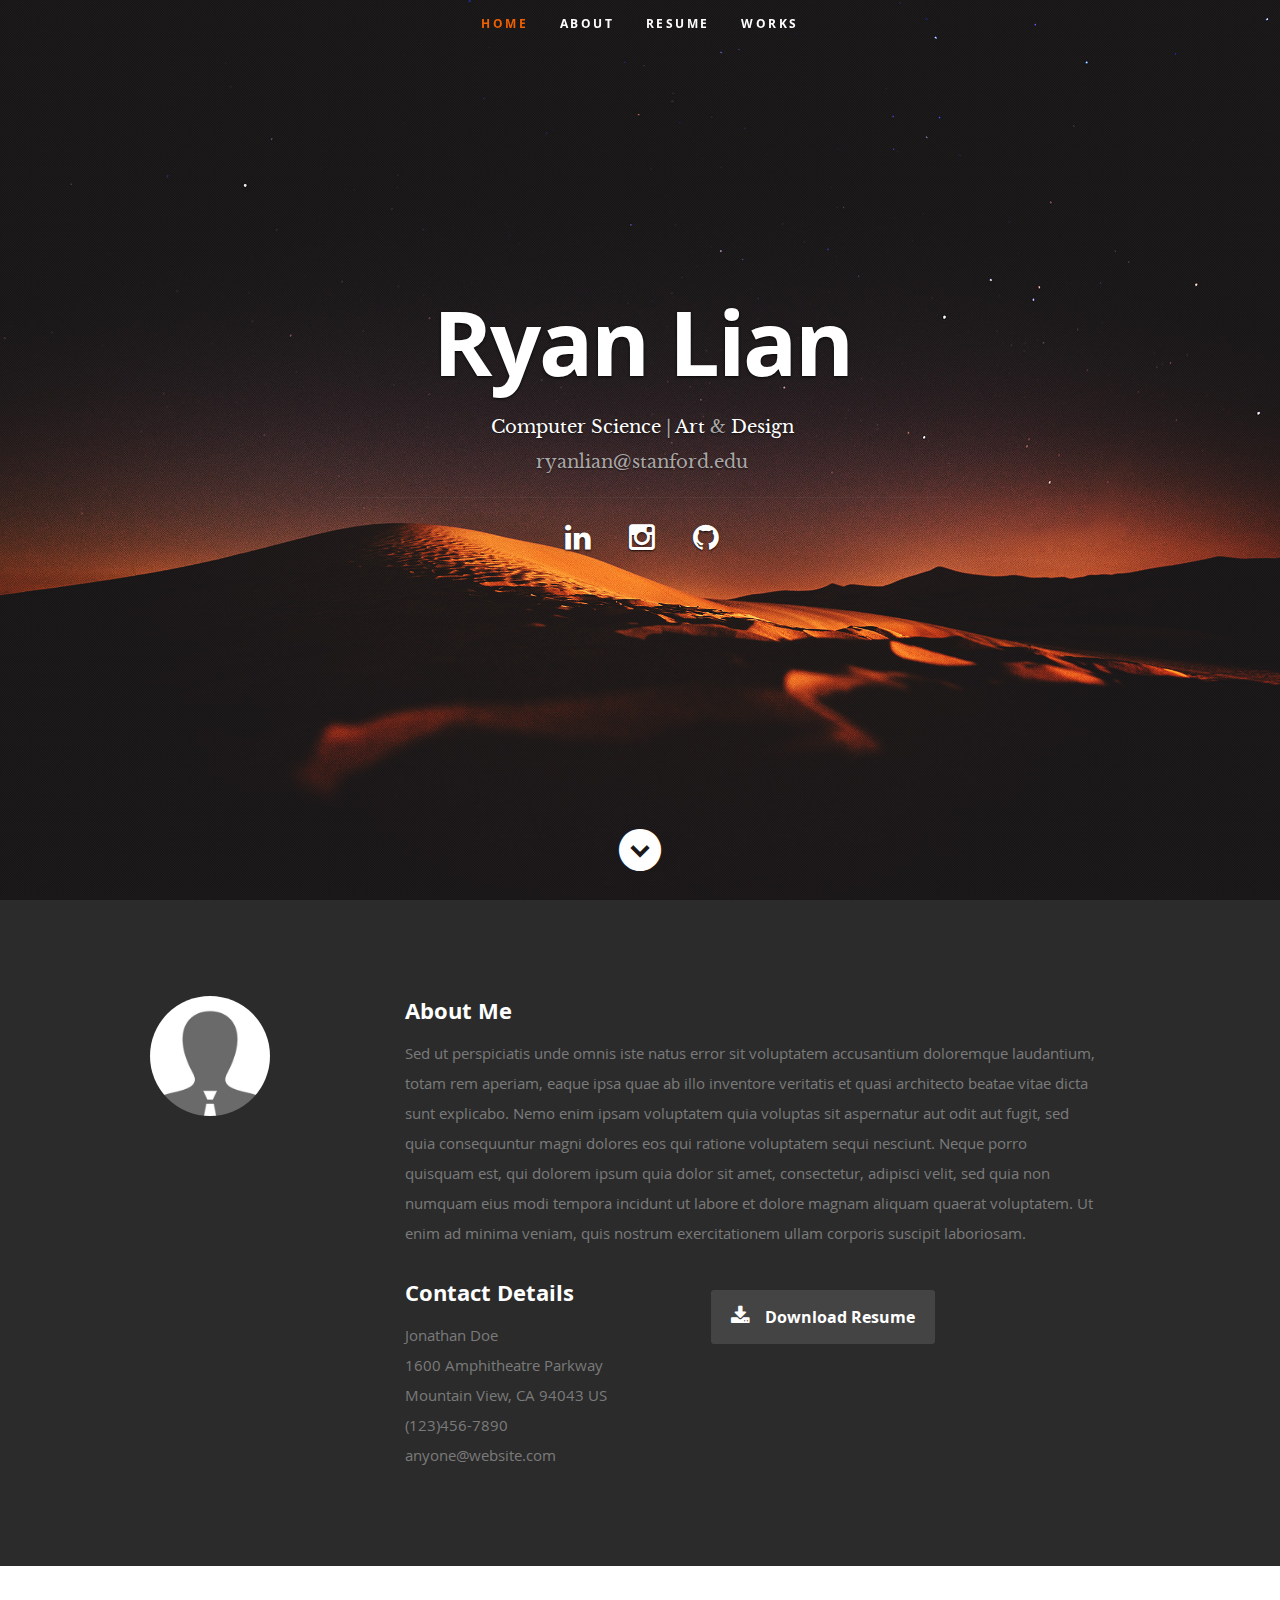
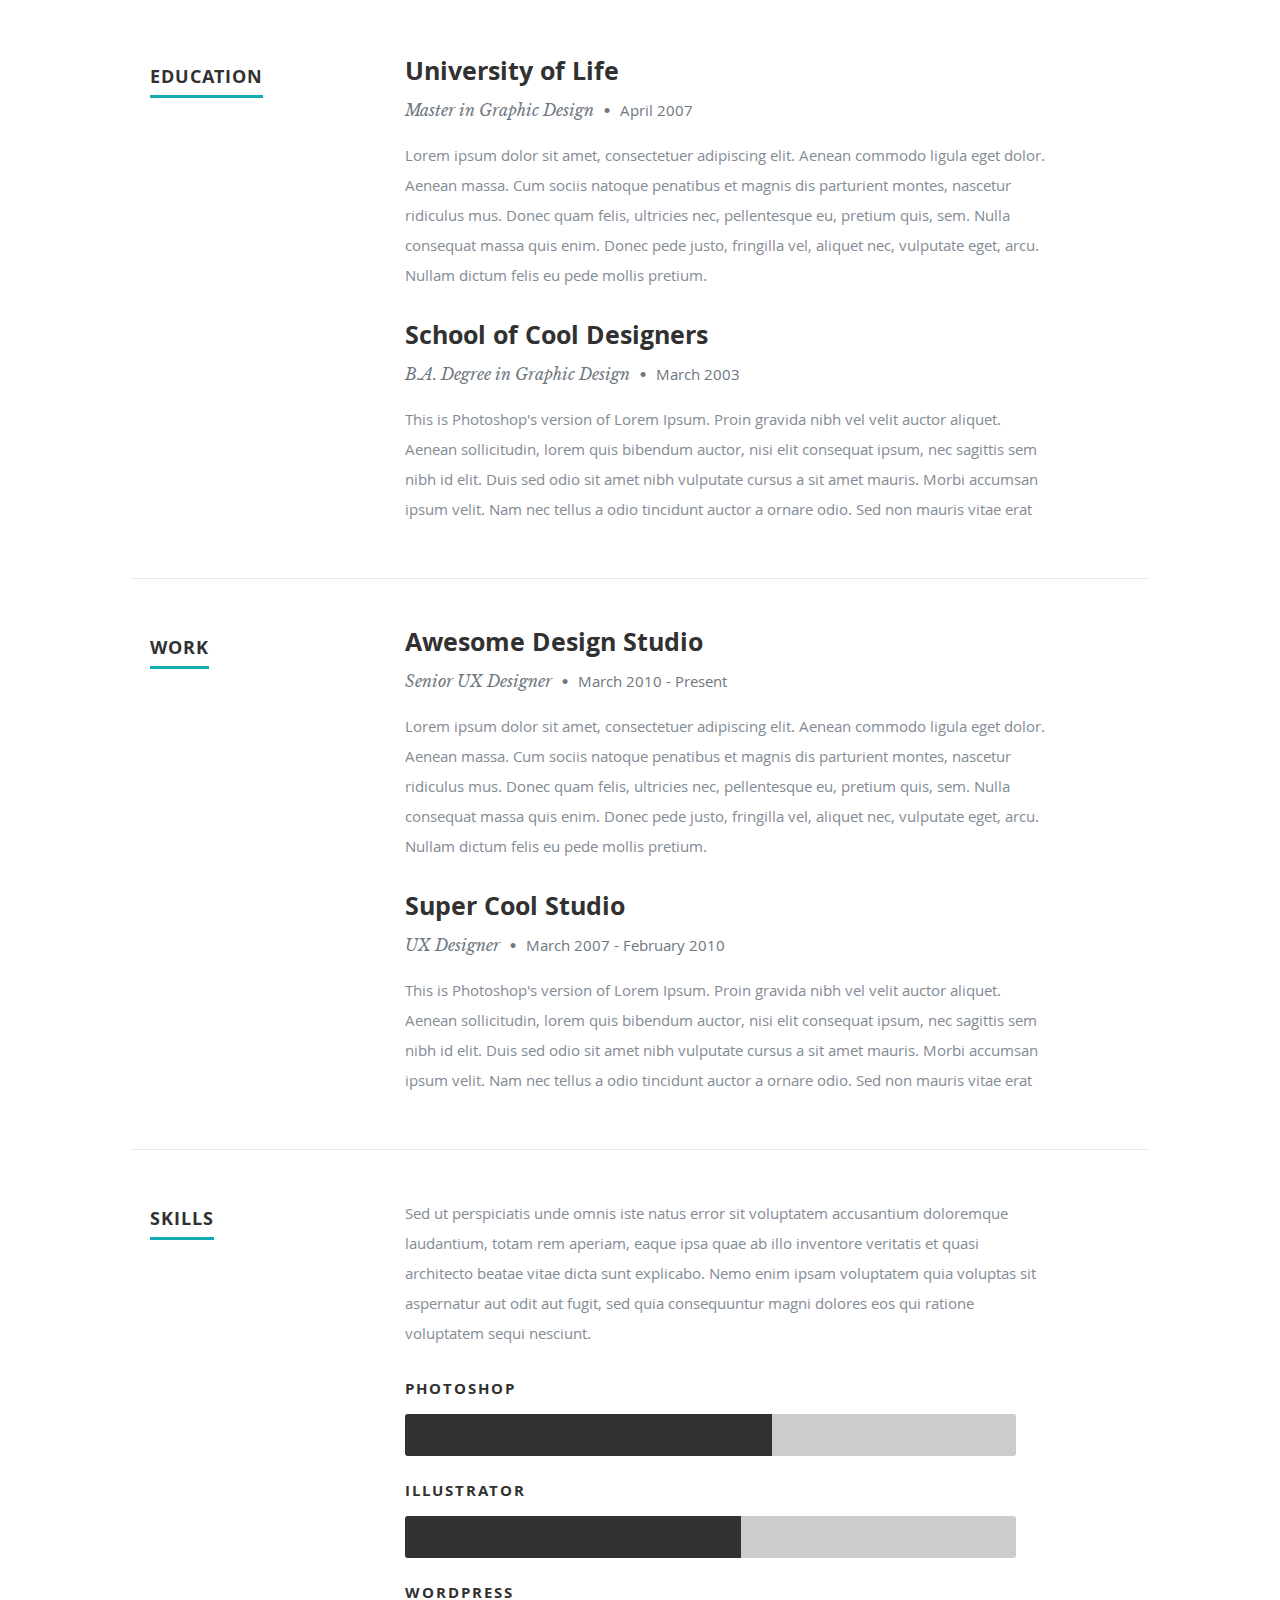
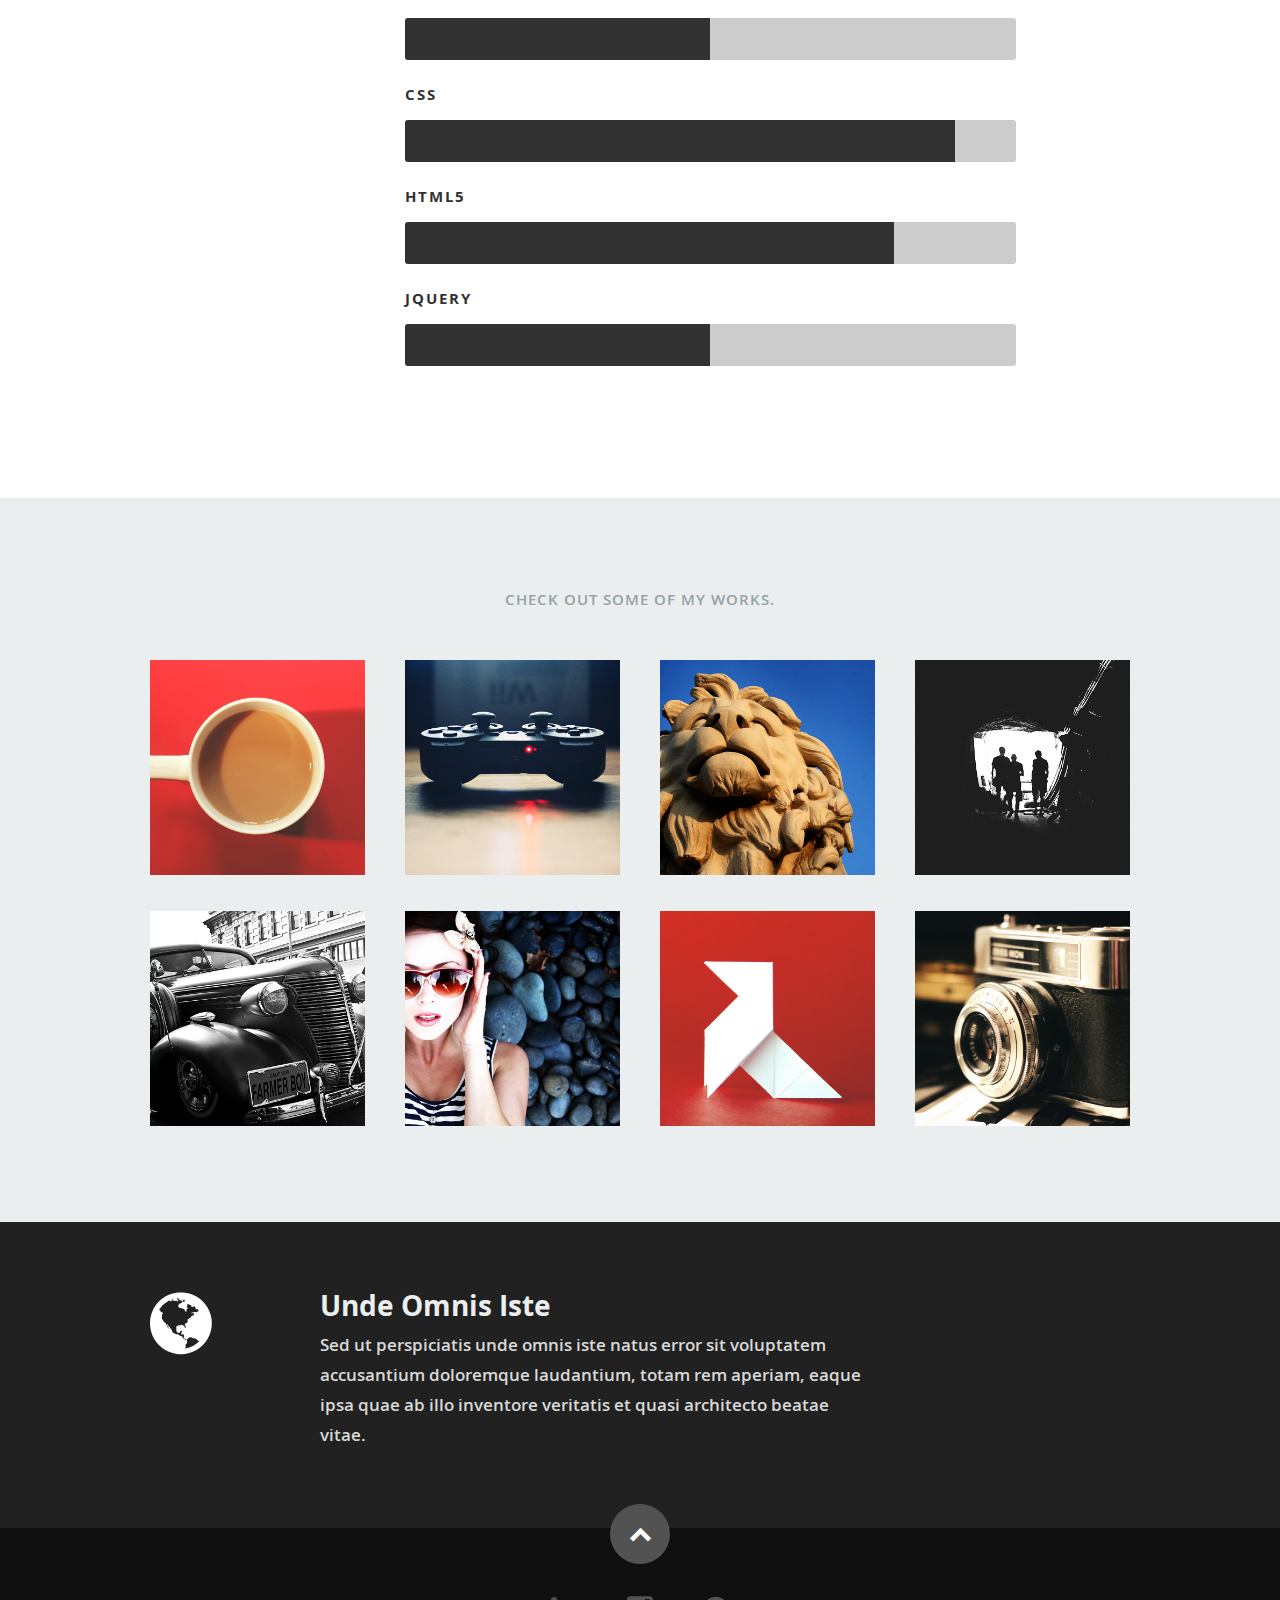
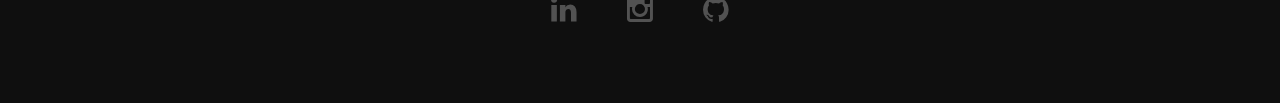
==== commit 38abf3cf: "Basic changes + top button" ====
--- a/index.html
+++ b/index.html
@@ -7,7 +7,7 @@
    <!--- Basic Page Needs
    ================================================== -->
    <meta charset="utf-8">
-	<title>Ceevee - Free Responsive HTML5/CSS3 Template</title>
+	<title>Ryan Lian Portfolio</title>
 	<meta name="description" content="">
 	<meta name="author" content="">
 
@@ -48,27 +48,21 @@
             <li><a class="smoothscroll" href="#about">About</a></li>
 	         <li><a class="smoothscroll" href="#resume">Resume</a></li>
             <li><a class="smoothscroll" href="#portfolio">Works</a></li>
-            <li><a class="smoothscroll" href="#testimonials">Testimonials</a></li>
-            <li><a class="smoothscroll" href="#contact">Contact</a></li>
          </ul> <!-- end #nav -->
 
       </nav> <!-- end #nav-wrap -->
 
       <div class="row banner">
          <div class="banner-text">
-            <h1 class="responsive-headline">I'm Jonathan Doe.</h1>
-            <h3>I'm a Manila based <span>graphic designer</span>, <span>illustrator</span> and <span>webdesigner</span> creating awesome and
-            effective visual identities for companies of all sizes around the globe. Let's <a class="smoothscroll" href="#about">start scrolling</a>
-            and learn more <a class="smoothscroll" href="#about">about me</a>.</h3>
+            <h1 class="responsive-headline">Ryan Lian</h1>
+            <h3><span>Computer Science</span> | <span>Art</span> & <span>Design</span>
+            <br> ryanlian@stanford.edu </br>
+            </h3>
             <hr />
             <ul class="social">
-               <li><a href="#"><i class="fa fa-facebook"></i></a></li>
-               <li><a href="#"><i class="fa fa-twitter"></i></a></li>
-               <li><a href="#"><i class="fa fa-google-plus"></i></a></li>
                <li><a href="#"><i class="fa fa-linkedin"></i></a></li>
                <li><a href="#"><i class="fa fa-instagram"></i></a></li>
-               <li><a href="#"><i class="fa fa-dribbble"></i></a></li>
-               <li><a href="#"><i class="fa fa-skype"></i></a></li>
+               <li><a href="#"><i class="fa fa-github"></i></a></li>
             </ul>
          </div>
       </div>
@@ -570,10 +564,9 @@
 
 	      </div><!-- modal-01 End -->
 
-
       </div> <!-- row End -->
-
    </section> <!-- Portfolio Section End-->
+
 
 
    <!-- Call-To-Action Section
@@ -598,184 +591,14 @@
 
          <div class="three columns action">
 
-
-
-         </div>
-
+         
+
+         </div>
       </div>
 
    </section> <!-- Call-To-Action Section End-->
 
-
-   <!-- Testimonials Section
-   ================================================== -->
-   <section id="testimonials">
-
-      <div class="text-container">
-
-         <div class="row">
-
-            <div class="two columns header-col">
-
-               <h1><span>Client Testimonials</span></h1>
-
-            </div>
-
-            <div class="ten columns flex-container">
-
-               <div class="flexslider">
-
-                  <ul class="slides">
-
-                     <li>
-                        <blockquote>
-                           <p>Your work is going to fill a large part of your life, and the only way to be truly satisfied is
-                           to do what you believe is great work. And the only way to do great work is to love what you do.
-                           If you haven't found it yet, keep looking. Don't settle. As with all matters of the heart, you'll know when you find it.
-                           </p>
-                           <cite>Steve Jobs</cite>
-                        </blockquote>
-                     </li> <!-- slide ends -->
-
-                     <li>
-                        <blockquote>
-                           <p>This is Photoshop's version  of Lorem Ipsum. Proin gravida nibh vel velit auctor aliquet.
-                           Aenean sollicitudin, lorem quis bibendum auctor, nisi elit consequat ipsum, nec sagittis sem
-                           nibh id elit. Duis sed odio sit amet nibh vulputate cursus a sit amet mauris.
-                           </p>
-                           <cite>Mr. Adobe</cite>
-                        </blockquote>
-                     </li> <!-- slide ends -->
-
-                  </ul>
-
-               </div> <!-- div.flexslider ends -->
-
-            </div> <!-- div.flex-container ends -->
-
-         </div> <!-- row ends -->
-
-       </div>  <!-- text-container ends -->
-
-   </section> <!-- Testimonials Section End-->
-
-
-   <!-- Contact Section
-   ================================================== -->
-   <section id="contact">
-
-         <div class="row section-head">
-
-            <div class="two columns header-col">
-
-               <h1><span>Get In Touch.</span></h1>
-
-            </div>
-
-            <div class="ten columns">
-
-                  <p class="lead">Sed ut perspiciatis unde omnis iste natus error sit voluptatem accusantium doloremque laudantium, totam rem aperiam,
-                  eaque ipsa quae ab illo inventore veritatis et quasi architecto beatae vitae dicta sunt explicabo. Nemo enim ipsam
-                  voluptatem quia voluptas sit aspernatur aut odit aut fugit.
-                  </p>
-
-            </div>
-
-         </div>
-
-         <div class="row">
-
-            <div class="eight columns">
-
-               <!-- form -->
-               <form action="" method="post" id="contactForm" name="contactForm">
-					<fieldset>
-
-                  <div>
-						   <label for="contactName">Name <span class="required">*</span></label>
-						   <input type="text" value="" size="35" id="contactName" name="contactName">
-                  </div>
-
-                  <div>
-						   <label for="contactEmail">Email <span class="required">*</span></label>
-						   <input type="text" value="" size="35" id="contactEmail" name="contactEmail">
-                  </div>
-
-                  <div>
-						   <label for="contactSubject">Subject</label>
-						   <input type="text" value="" size="35" id="contactSubject" name="contactSubject">
-                  </div>
-
-                  <div>
-                     <label for="contactMessage">Message <span class="required">*</span></label>
-                     <textarea cols="50" rows="15" id="contactMessage" name="contactMessage"></textarea>
-                  </div>
-
-                  <div>
-                     <button class="submit">Submit</button>
-                     <span id="image-loader">
-                        <img alt="" src="images/loader.gif">
-                     </span>
-                  </div>
-
-					</fieldset>
-				   </form> <!-- Form End -->
-
-               <!-- contact-warning -->
-               <div id="message-warning"> Error boy</div>
-               <!-- contact-success -->
-				   <div id="message-success">
-                  <i class="fa fa-check"></i>Your message was sent, thank you!<br>
-				   </div>
-
-            </div>
-
-
-            <aside class="four columns footer-widgets">
-
-               <div class="widget widget_contact">
-
-					   <h4>Address and Phone</h4>
-					   <p class="address">
-						   Jonathan Doe<br>
-						   1600 Amphitheatre Parkway <br>
-						   Mountain View, CA 94043 US<br>
-						   <span>(123) 456-7890</span>
-					   </p>
-
-				   </div>
-
-               <div class="widget widget_tweets">
-
-                  <h4 class="widget-title">Latest Tweets</h4>
-
-                  <ul id="twitter">
-                     <li>
-                        <span>
-                        This is Photoshop's version  of Lorem Ipsum. Proin gravida nibh vel velit auctor aliquet.
-                        Aenean sollicitudin, lorem quis bibendum auctor, nisi elit consequat ipsum
-                        <a href="#">http://t.co/CGIrdxIlI3</a>
-                        </span>
-                        <b><a href="#">2 Days Ago</a></b>
-                     </li>
-                     <li>
-                        <span>
-                        Sed ut perspiciatis unde omnis iste natus error sit voluptatem accusantium doloremque laudantium, totam rem aperiam,
-                        eaque ipsa quae ab illo inventore veritatis et quasi
-                        <a href="#">http://t.co/CGIrdxIlI3</a>
-                        </span>
-                        <b><a href="#">3 Days Ago</a></b>
-                     </li>
-                  </ul>
-
-		         </div>
-
-            </aside>
-
-      </div>
-
-   </section> <!-- Contact Section End-->
-
+   <a id='go-top-main' class="smoothscroll" title="Back to Top" href="#home"><i class="icon-up-open"></i></a>
 
    <!-- footer
    ================================================== -->
@@ -786,19 +609,12 @@
          <div class="twelve columns">
 
             <ul class="social-links">
-               <li><a href="#"><i class="fa fa-facebook"></i></a></li>
-               <li><a href="#"><i class="fa fa-twitter"></i></a></li>
-               <li><a href="#"><i class="fa fa-google-plus"></i></a></li>
                <li><a href="#"><i class="fa fa-linkedin"></i></a></li>
                <li><a href="#"><i class="fa fa-instagram"></i></a></li>
-               <li><a href="#"><i class="fa fa-dribbble"></i></a></li>
-               <li><a href="#"><i class="fa fa-skype"></i></a></li>
+               <li><a href="#"><i class="fa fa-github"></i></a></li>
             </ul>
 
-            <ul class="copyright">
-               <li>&copy; Copyright 2014 CeeVee</li>
-               <li>Design by <a href="http://www.styleshout.com/" title="Styleshout" target="_blank">Styleshout</a></li>   
-            </ul>
+   
 
          </div>
 
--- a/css/layout.css
+++ b/css/layout.css
@@ -634,291 +634,6 @@
 	color: #D8D8D8;
 }
 
-/* ------------------------------------------------------------------
-/* g. Testimonials
-/* ------------------------------------------------------------------ */
-
-#testimonials {
-   background: #1F1F1F url(../images/testimonials-bg.jpg) no-repeat center center;
-   background-size: cover !important;
-	-webkit-background-size: cover !important;
-   background-attachment: fixed;
-
-   position: relative;
-   min-height: 200px;
-   width: 100%;
-   overflow: hidden;
-}
-#testimonials .text-container {
-   padding-top: 96px;
-   padding-bottom: 66px;
-}
-#testimonials h1 {
-   font: 18px/24px 'opensans-bold', sans-serif;   
-   text-transform: uppercase;
-   letter-spacing: 3px;
-   color: #fff;
-}
-#testimonials h1 span { display: none; }
-#testimonials .header-col { padding-top: 9px; }
-#testimonials .header-col h1:before {
-   font-family: 'FontAwesome';
-   content: "\f10d";
-	padding-right: 10px;
-	font-size: 72px;
-   line-height: 72px;
-   text-align: left;
-   float: left;
-   color: #fff;
-}
-
-/*	Blockquotes */
-#testimonials blockquote {
-   margin: 0 0px 30px 0px;
-   padding-left: 0;
-   position: relative;
-   text-shadow: 0px 1px 3px rgba(0, 0, 0, 1);
-}
-#testimonials blockquote:before { content: none; }
-#testimonials blockquote p {
-   font-family: 'librebaskerville-italic', serif;
-   padding: 0;
-   font-size: 24px;
-   line-height: 48px;
-   color: #fff
-}
-#testimonials blockquote cite {
-   display: block;
-   font-size: 12px;
-   font-style: normal;
-   line-height: 18px;
-   color: #fff;
-}
-#testimonials blockquote cite:before { content: "\2014 \0020"; }
-#testimonials blockquote cite a,
-#testimonials blockquote cite a:visited { color: #8B9798; border: none }
-
-/* Flex Slider
-/* ------------------------------------------------------------------ */
-
-/* Reset */
-.flexslider a:active,
-.flexslider a:focus  { outline: none; }
-.slides,
-.flex-control-nav,
-.flex-direction-nav { margin: 0; padding: 0; list-style: none; }
-.slides li { margin: 0; padding: 0;}
-
-/* Necessary Styles */
-.flexslider {
-   position: relative;
-   zoom: 1;
-   margin: 0;
-   padding: 0;
-}
-.flexslider .slides { zoom: 1; }
-.flexslider .slides > li { position: relative; }
-
-/* Hide the slides before the JS is loaded. Avoids image jumping */
-.flexslider .slides > li { display: none; -webkit-backface-visibility: hidden; }
-/* Suggested container for slide animation setups. Can replace this with your own */
-.flex-container { zoom: 1; position: relative; }
-
-/* Clearfix for .slides */
-.slides:before,
-.slides:after {
-   content: " ";
-   display: table;
-}
-.slides:after {
-   clear: both;
-}
-
-/* No JavaScript Fallback */
-/* If you are not using another script, such as Modernizr, make sure you
- * include js that eliminates this class on page load */
-.no-js .slides > li:first-child { display: block; }
-
-/* Slider Styles */
-.slides { zoom: 1; }
-.slides > li {
-   /*margin-right: 5px; */
-   overflow: hidden;
-}
-
-/* Control Nav */
-.flex-control-nav {
-    width: 100%;
-    position: absolute;
-    bottom: -20px;
-    text-align: left;
-}
-.flex-control-nav li {
-    margin: 0 6px;
-    display: inline-block;
-    zoom: 1;
-    *display: inline;
-}
-.flex-control-paging li a {
-    width: 12px;
-    height: 12px;
-    display: block;
-    background: #ddd;
-    background: rgba(255, 255, 255, .3);
-    cursor: pointer;
-    text-indent: -9999px;
-    -webkit-border-radius: 20px;
-    -moz-border-radius: 20px;
-    -o-border-radius: 20px;
-    border-radius: 20px;
-    box-shadow: inset 0 0 3px rgba(255, 255, 255, .3);
-}
-.flex-control-paging li a:hover {
-    background: #CCC;
-    background: rgba(255, 255, 255, .7);
-}
-.flex-control-paging li a.flex-active {
-    background: #fff;
-    background: rgba(255, 255, 255, .9);
-    cursor: default;
-}
-
-/* ------------------------------------------------------------------ */
-/* h. Contact Section
-/* ------------------------------------------------------------------ */
-
-#contact {
-   background: #191919;
-   padding-top: 96px;
-   padding-bottom: 102px;
-   color: #636363;
-}
-#contact .section-head { margin-bottom: 42px; }
-
-#contact a, #contact a:visited  { color: #11ABB0; }
-#contact a:hover, #contact a:focus { color: #fff; }
-
-#contact h1 {
-   font: 18px/24px 'opensans-bold', sans-serif;
-   text-transform: uppercase;
-   letter-spacing: 3px;
-   color: #EBEEEE;
-   margin-bottom: 6px;
-}
-#contact h1 span { display: none; }
-#contact h1:before {
-   font-family: 'FontAwesome';
-   content: "\f0e0";
-	padding-right: 10px;
-	font-size: 72px;
-   line-height: 72px;
-   text-align: left;
-   float: left;
-   color: #ebeeee;
-}
-
-#contact h4 {
-   font: 16px/24px 'opensans-bold', sans-serif;
-   color: #EBEEEE;
-   margin-bottom: 6px;
-}
-#contact p.lead {
-   font: 18px/36px 'opensans-light', sans-serif;
-   padding-right: 3%;
-}
-#contact .header-col { padding-top: 6px; }
-
-
-/* contact form */
-#contact form { margin-bottom: 30px; }
-#contact label {
-   font: 15px/24px 'opensans-bold', sans-serif;
-   margin: 12px 0;
-   color: #EBEEEE;
-	display: inline-block;
-	float: left;
-   width: 26%;
-}
-#contact input,
-#contact textarea,
-#contact select {
-   padding: 18px 20px;
-	color: #eee;
-	background: #373233;
-	margin-bottom: 42px;
-	border: 0;
-	outline: none;
-   font-size: 15px;
-   line-height: 24px;
-   width: 65%;
-}
-#contact input:focus,
-#contact textarea:focus,
-#contact select:focus {
-	color: #fff;
-	background-color: #11ABB0;
-}
-#contact button.submit {
-	text-transform: uppercase;
-	letter-spacing: 3px;
-	color:#fff;
-   background: #0D0D0D;
-	border: none;
-   cursor: pointer;
-   height: auto;
-   display: inline-block;
-	border-radius: 3px;
-   margin-left: 26%;
-}
-#contact button.submit:hover {
-	color: #0D0D0D;
-	background: #fff;
-}
-#contact span.required {
-	color: #11ABB0;
-	font-size: 13px;
-}
-#message-warning, #message-success {
-   display: none;
-	background: #0F0F0F;
-	padding: 24px 24px;
-	margin-bottom: 36px;
-   width: 65%;
-   margin-left: 26%;
-}
-#message-warning { color: #D72828; }
-#message-success { color: #11ABB0; }
-
-#message-warning i,
-#message-success i {
-   margin-right: 10px;
-}
-#image-loader {
-   display: none;
-   position: relative;
-   left: 18px;
-   top: 17px;
-}
-
-
-/* Twitter Feed */
-#twitter {
-   margin-top: 12px;
-   padding: 0;
-}
-#twitter li {
-   margin: 6px 0px 12px 0;
-   line-height: 30px;
-}
-#twitter li span {
-   display: block;
-}
-#twitter li b a {
-   font: 13px/36px 'opensans-regular', Sans-serif;
-   color: #474747 !important;
-   border: none;
-}
-
 
 /* ------------------------------------------------------------------ */
 /* i. Footer
@@ -937,28 +652,7 @@
 footer a:hover, footer a:focus { color: #fff; }
 
 /* copyright */
-footer .copyright {
-    margin: 0;
-    padding: 0;
- }
-footer .copyright li {
-    display: inline-block;
-    margin: 0;
-    padding: 0;
-    line-height: 24px;
-}
-.ie footer .copyright li {
-   display: inline;
-}
-footer .copyright li:before {
-    content: "\2022";
-    padding-left: 10px;
-    padding-right: 10px;
-    color: #095153;
-}
-footer .copyright  li:first-child:before {
-    display: none;
-}
+
 
 /* social links */
 footer .social-links {
@@ -1004,3 +698,40 @@
 }
 #go-top a:hover { background-color: #0F9095; }
 
+#go-top-main {
+	position: fixed;
+	bottom: 16px;
+   right:32px;
+   text-decoration: none;
+	border: 0 none;
+	display: flex;
+   align-items: center;
+   justify-content: center;
+	width: 60px;
+	height: 60px;
+	background-color: #525252;
+   opacity: 0;
+   pointer-events: none;
+
+
+	-webkit-transition: all 0.2s ease-in-out;
+   -moz-transition: all 0.2s ease-in-out;
+   -o-transition: all 0.2s ease-in-out;
+   -ms-transition: all 0.2s ease-in-out;
+   transition: all 0.2s ease-in-out;
+
+   color: #fff;
+   font-size: 21px;
+   line-height: 60px;
+ 	border-radius: 100%;
+}
+
+#go-top-main.active{
+   opacity: 1;
+   pointer-events: auto;
+   bottom: 36px;
+
+}
+
+#go-top-main:hover { background-color: #0F9095; }
+
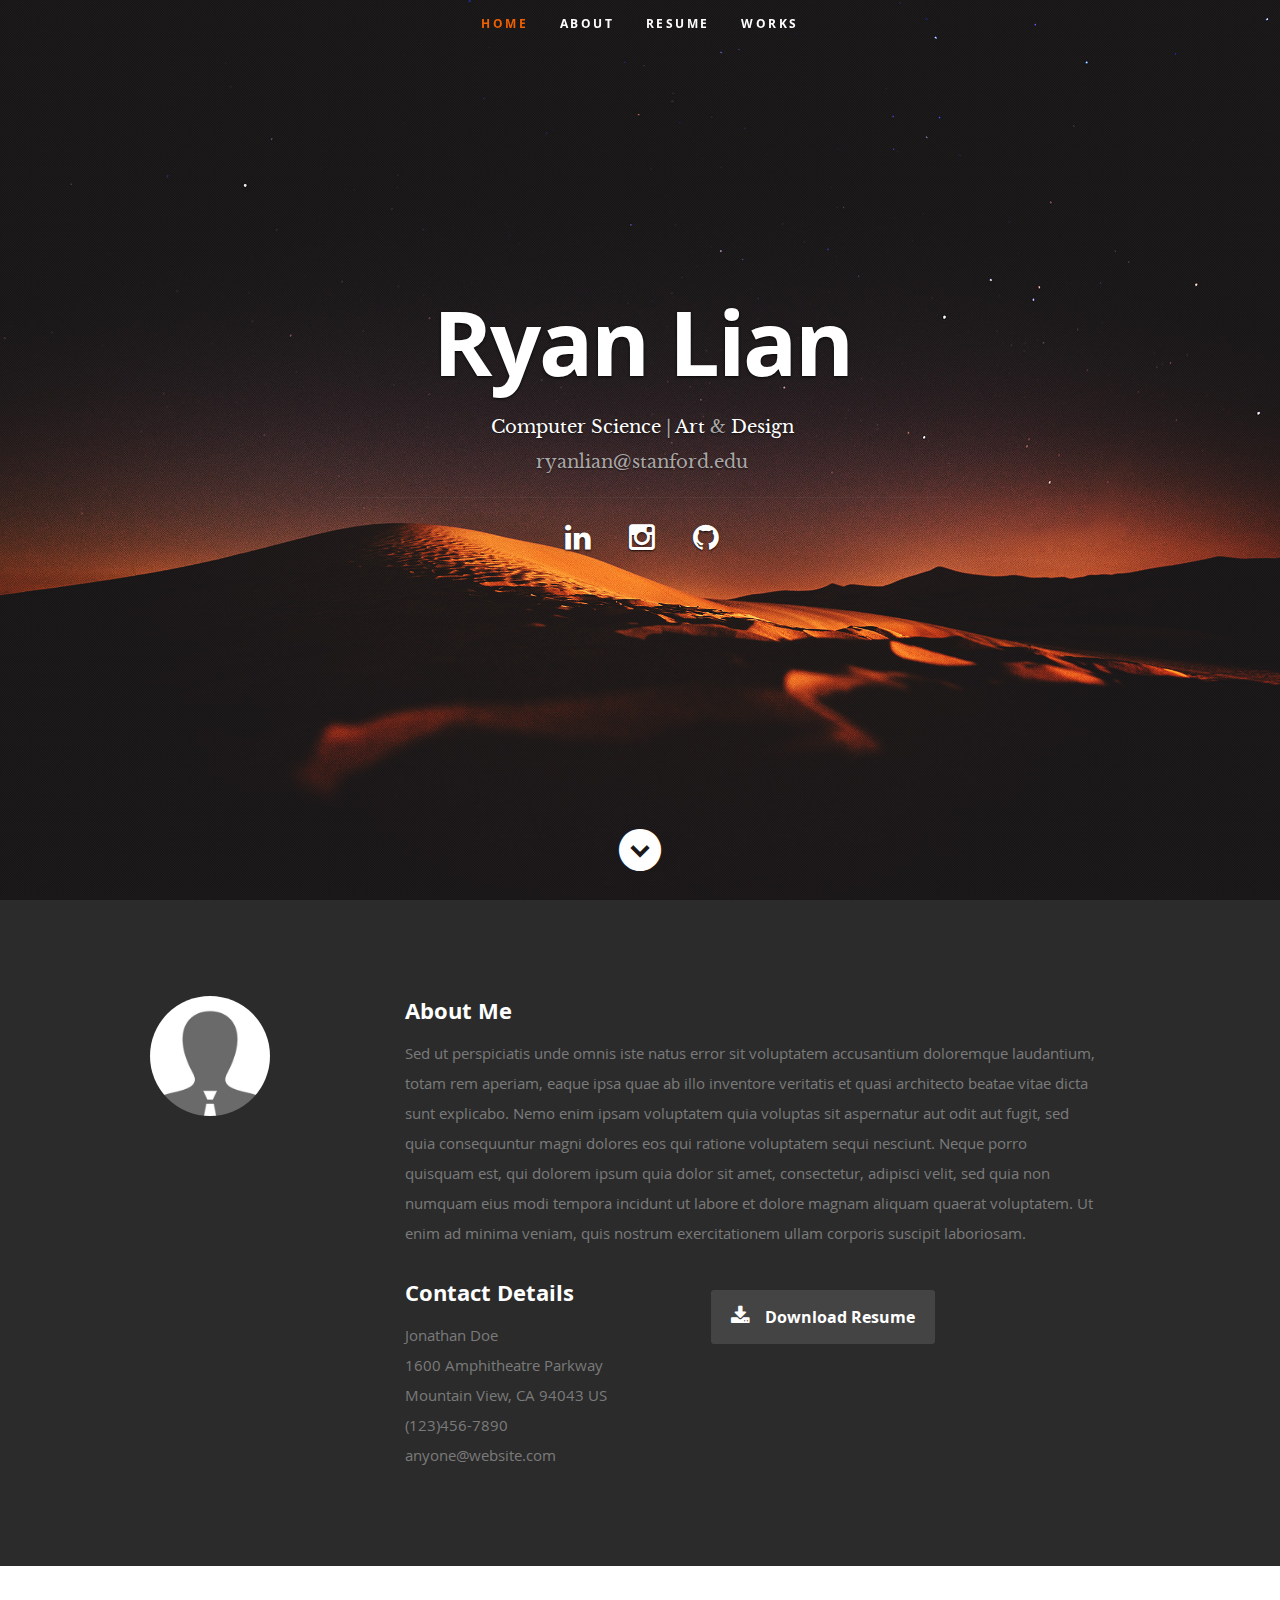
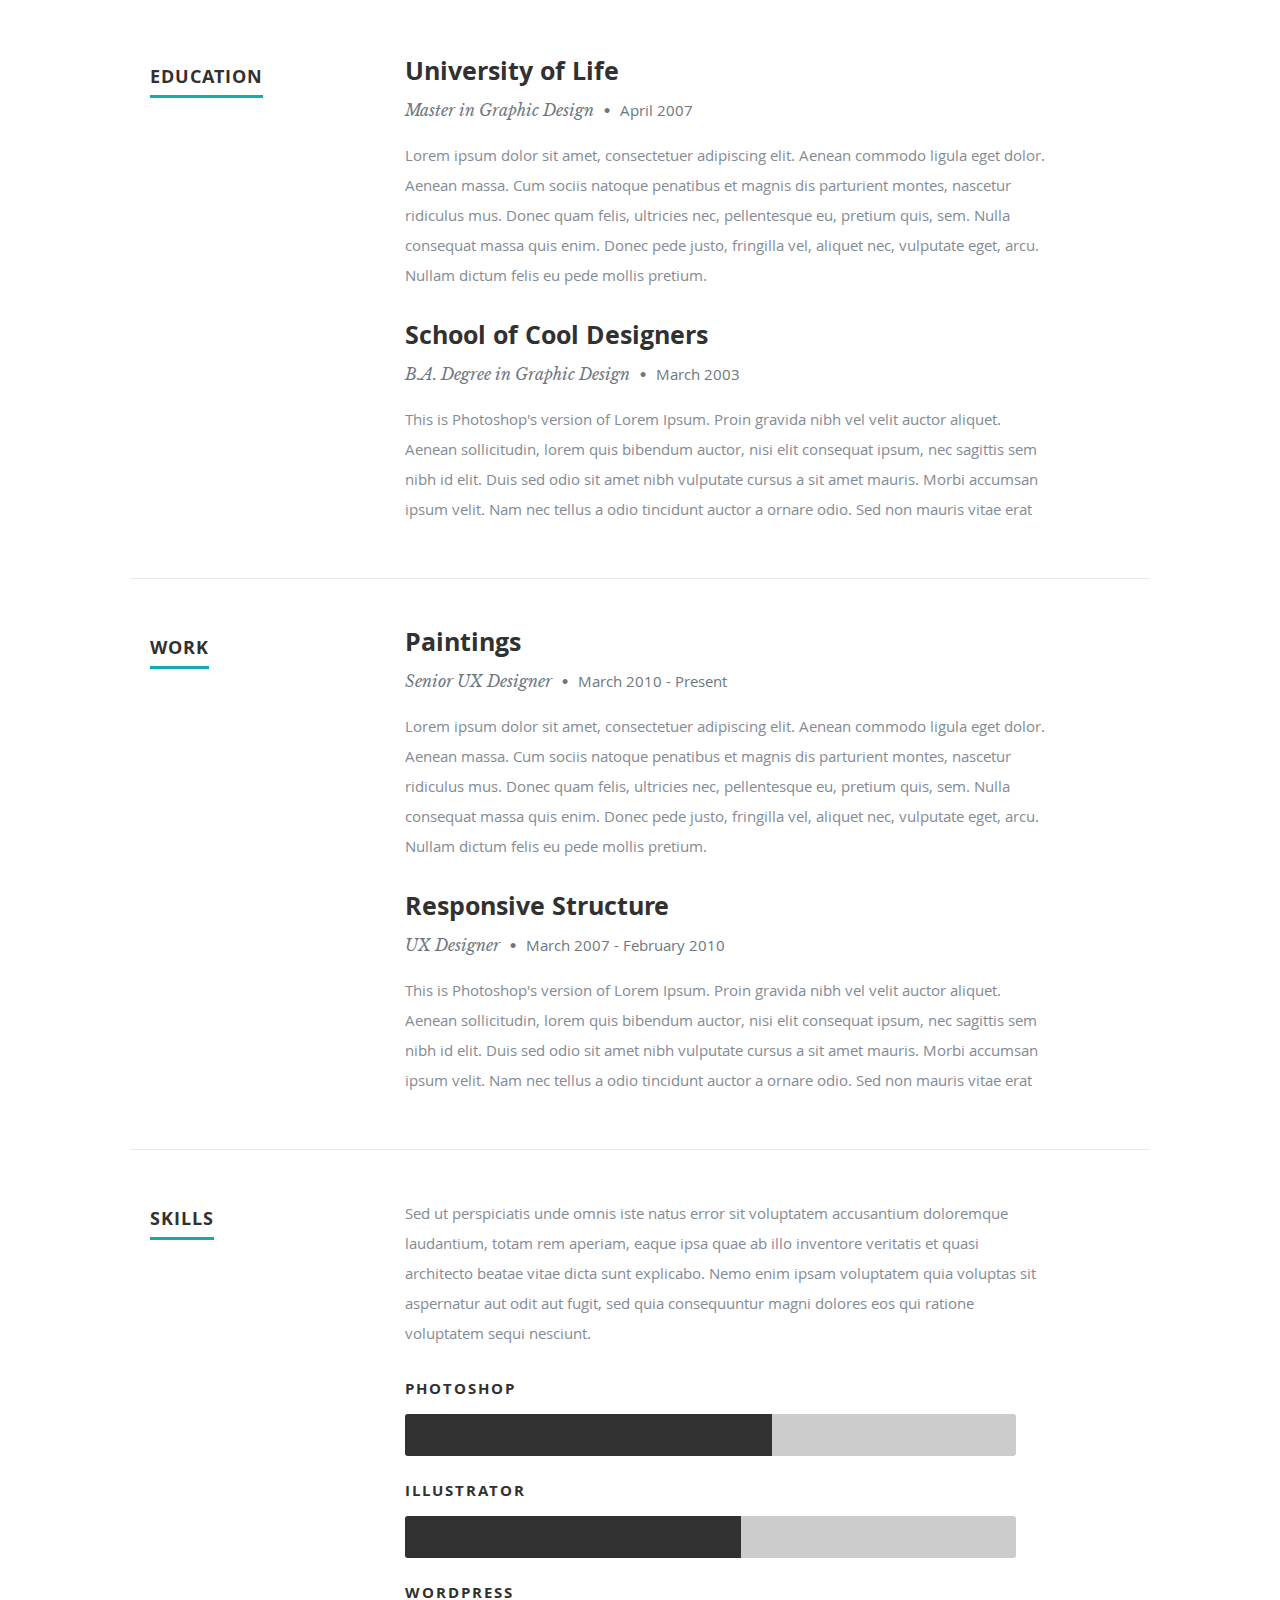
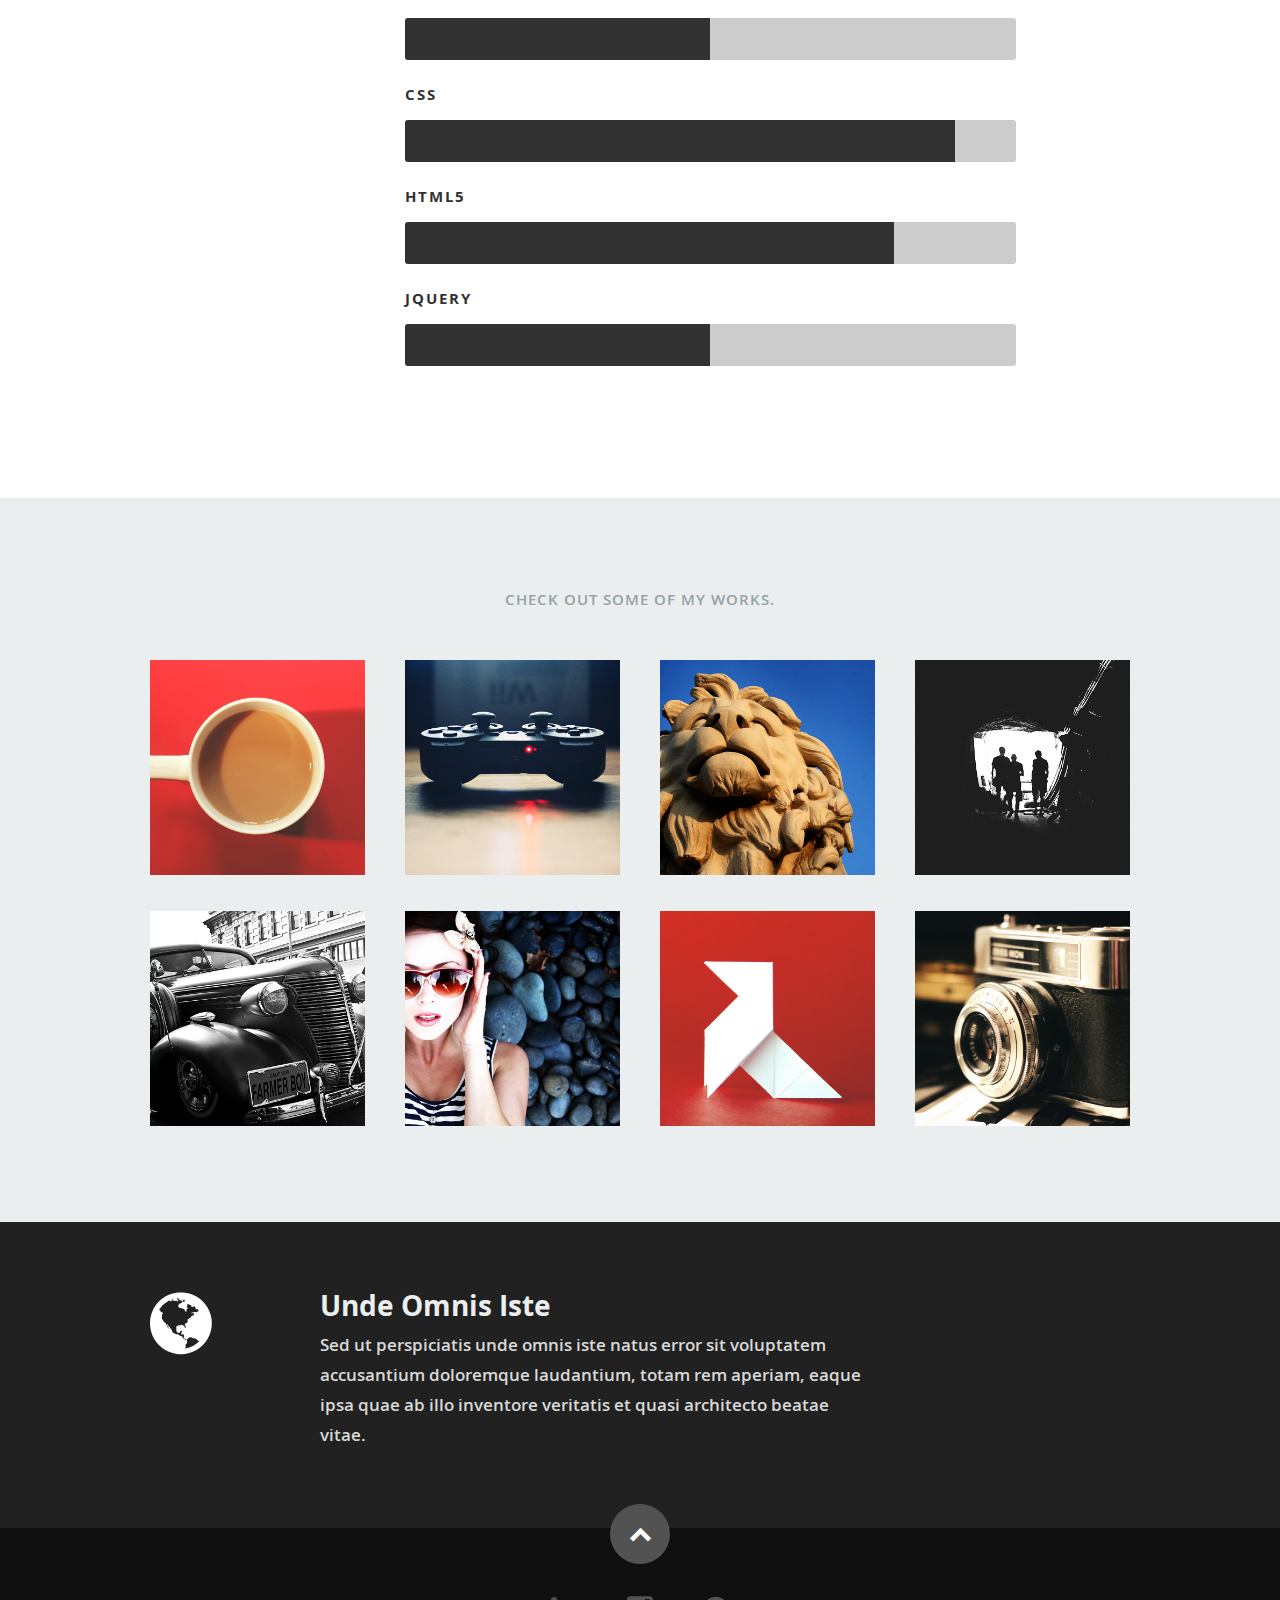
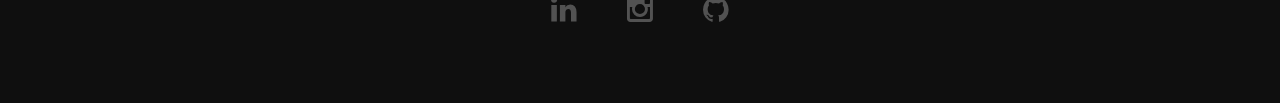
==== commit caf82480: "dummy commit" ====
--- a/index.html
+++ b/index.html
@@ -198,7 +198,7 @@
 
                <div class="twelve columns">
 
-                  <h3>Awesome Design Studio</h3>
+                  <h3>Paintings</h3>
                   <p class="info">Senior UX Designer <span>&bull;</span> <em class="date">March 2010 - Present</em></p>
 
                   <p>
@@ -216,7 +216,7 @@
 
                <div class="twelve columns">
 
-                  <h3>Super Cool Studio</h3>
+                  <h3>Responsive Structure</h3>
                   <p class="info">UX Designer <span>&bull;</span> <em class="date">March 2007 - February 2010</em></p>
 
                   <p>
